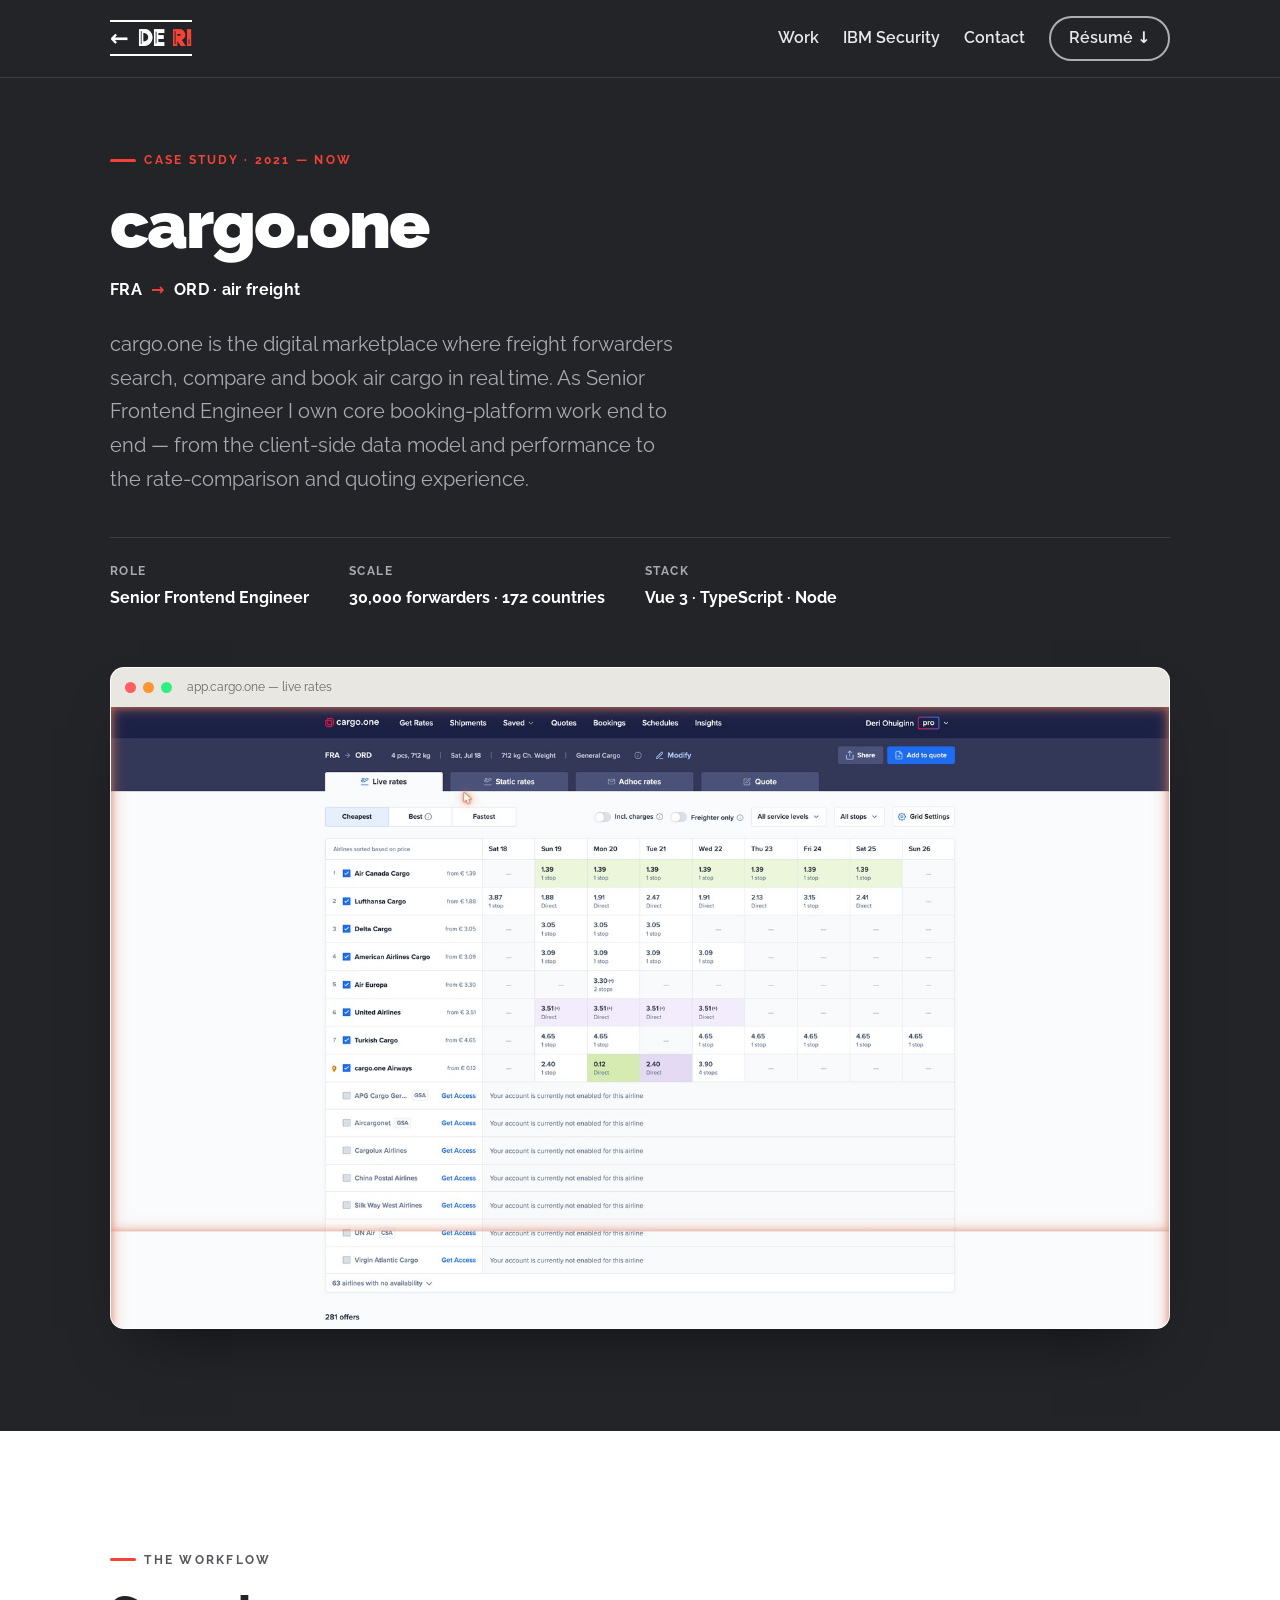
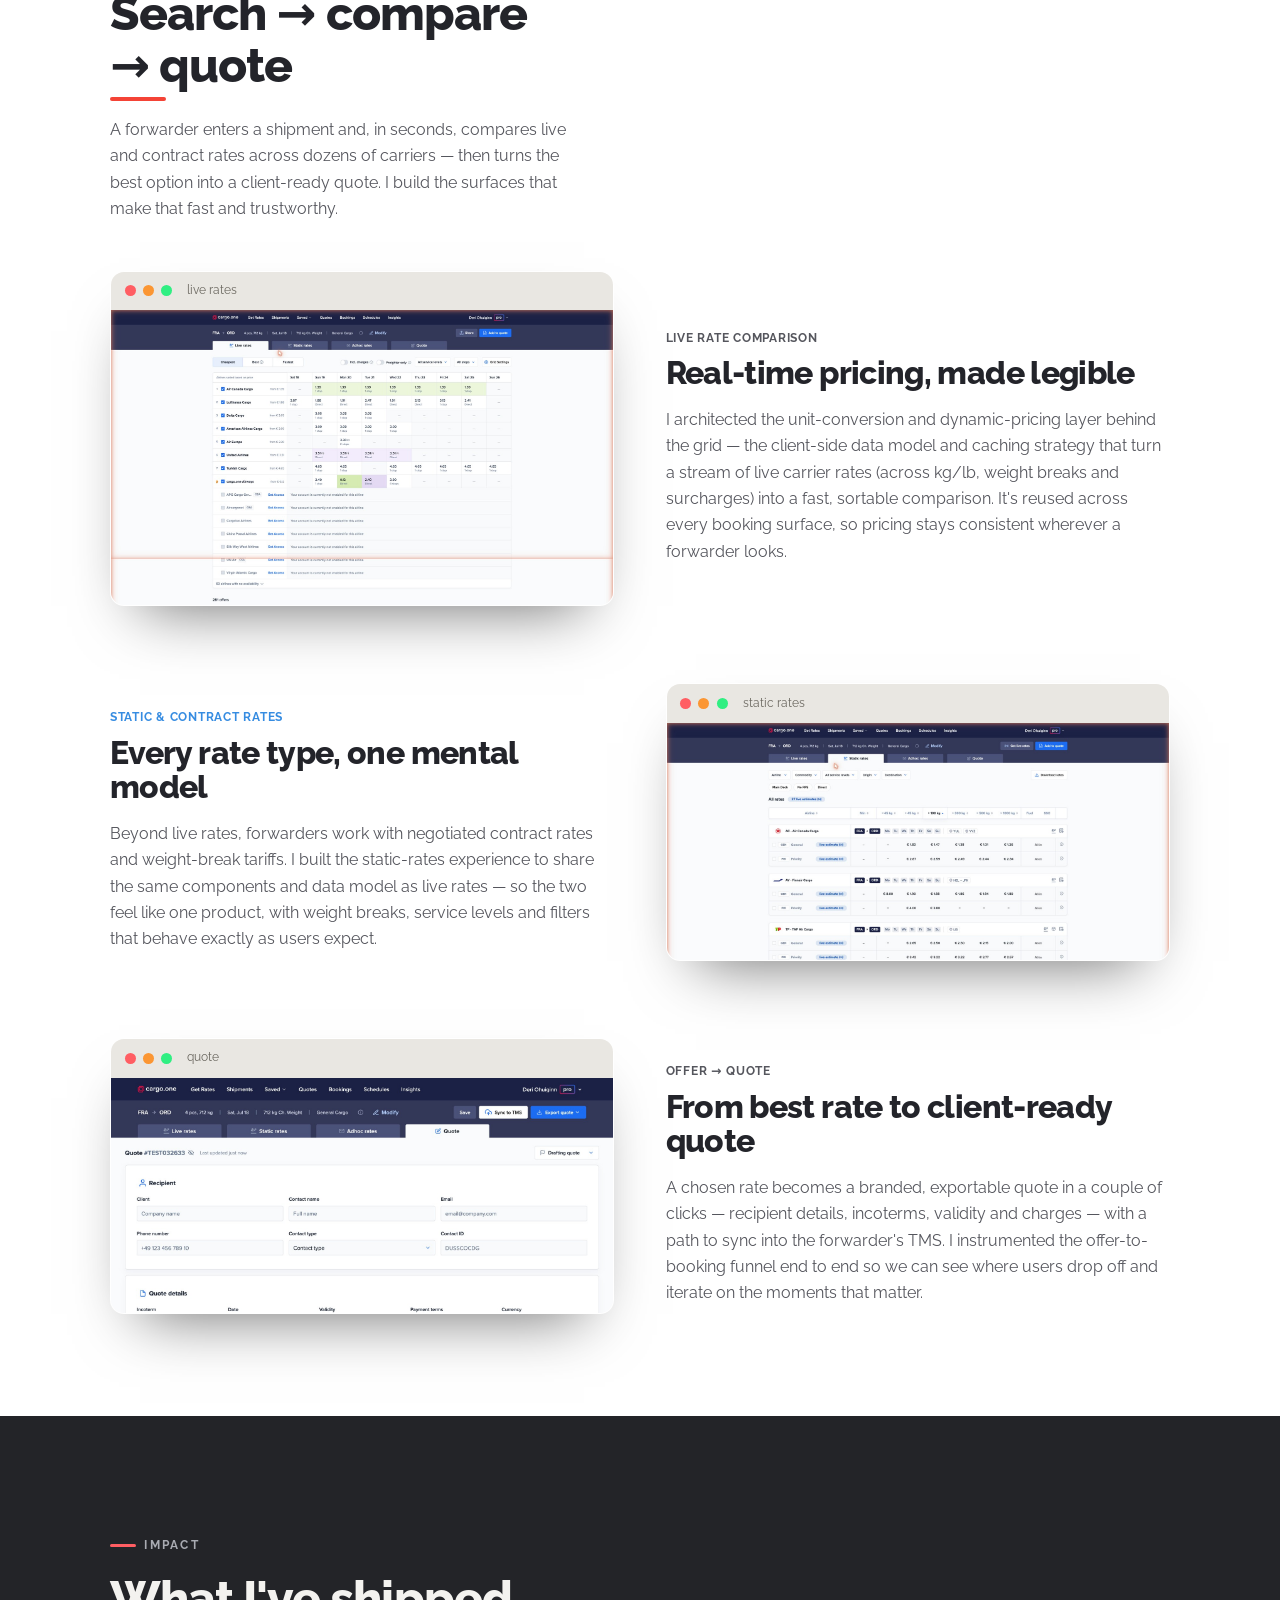
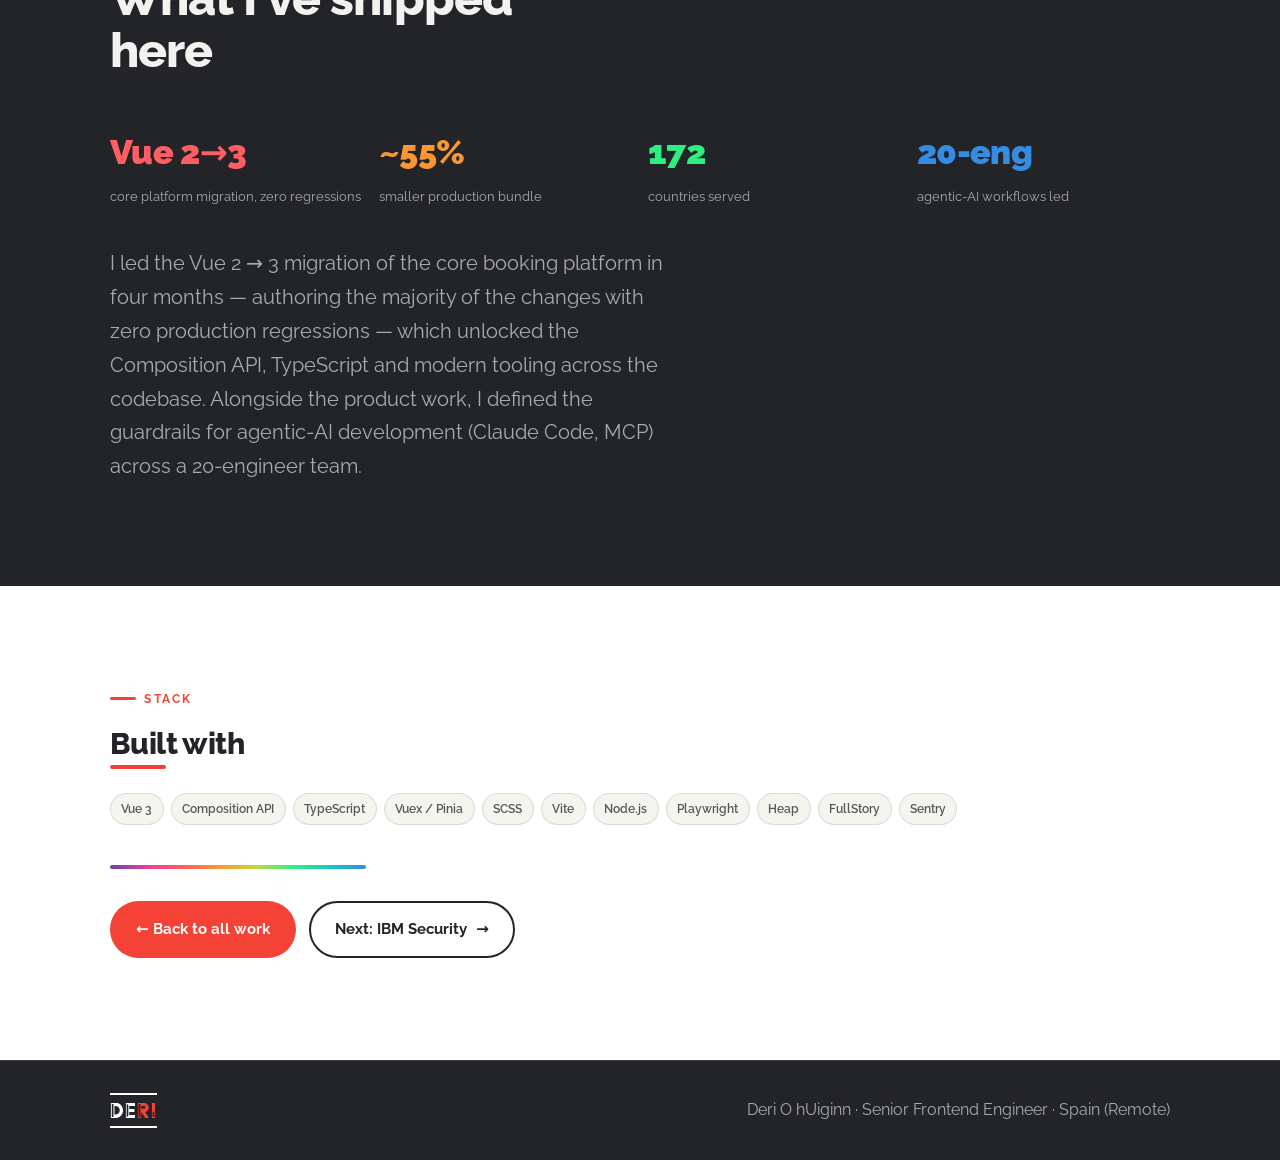
==== cargo-one.html @ ba2be25e "Portfolio site Co-Authored-By: Claude Opus 4.8 (1M context) <noreply@anthropic.com>" ====
<!DOCTYPE html>
<html lang="en">
  <head>
    <meta charset="utf-8" />
    <meta name="viewport" content="width=device-width, initial-scale=1.0" />
    <title>cargo.one — Case study · Deri O hUiginn</title>
    <meta name="description" content="cargo.one case study — leading the core booking platform's Vue 2→3 migration, the real-time pricing layer, and the rate-comparison to quote workflow." />
    <link rel="stylesheet" href="styles.css" />
  </head>
  <body>
    <!-- top bar -->
    <header class="topbar">
      <div class="wrap nav__inner">
        <a class="brand back" href="index.html#work">← DE<span class="r">RI</span></a>
        <div class="topbar__links">
          <a href="index.html#work">Work</a>
          <a href="ibm-security.html">IBM Security</a>
          <a href="index.html#contact">Contact</a>
          <a class="nav__cta" href="images/Deri-O-Huiginn-Resume.pdf" download>Résumé ↓</a>
        </div>
      </div>
    </header>

    <!-- case hero -->
    <section class="case-hero section">
      <div class="wrap">
        <p class="eyebrow">Case study · 2021 — Now</p>
        <h1 class="h-xl">cargo.one</h1>
        <p class="route" style="margin-top:1rem;color:#fff">FRA <span class="arrow">→</span> ORD · air freight</p>
        <p class="lead">
          cargo.one is the digital marketplace where freight forwarders search,
          compare and book air cargo in real time. As Senior Frontend Engineer I
          own core booking-platform work end to end — from the client-side data
          model and performance to the rate-comparison and quoting experience.
        </p>
        <div class="case-hero__meta">
          <div><div class="k">Role</div><div class="v">Senior Frontend Engineer</div></div>
          <div><div class="k">Scale</div><div class="v">30,000 forwarders · 172 countries</div></div>
          <div><div class="k">Stack</div><div class="v">Vue 3 · TypeScript · Node</div></div>
        </div>
        <figure class="window case-shot">
          <div class="window__bar"><span class="window__dot"></span><span class="window__dot"></span><span class="window__dot"></span><span class="window__url">app.cargo.one — live rates</span></div>
          <img src="images/cargo-live-rates.jpg" alt="cargo.one live-rate comparison grid — carriers by date, sorted on price" width="1600" height="939" />
        </figure>
      </div>
    </section>

    <!-- narrative feature rows -->
    <section class="section">
      <div class="wrap">
        <div class="head">
          <p class="eyebrow">The workflow</p>
          <h2 class="h-lg uline">Search → compare → quote</h2>
          <p>A forwarder enters a shipment and, in seconds, compares live and contract rates across dozens of carriers — then turns the best option into a client-ready quote. I build the surfaces that make that fast and trustworthy.</p>
        </div>

        <div class="feat-row">
          <div class="feat-row__media">
            <figure class="window">
              <div class="window__bar"><span class="window__dot"></span><span class="window__dot"></span><span class="window__dot"></span><span class="window__url">live rates</span></div>
              <img src="images/cargo-live-rates.jpg" alt="Live rate comparison grid" width="1600" height="939" loading="lazy" />
            </figure>
          </div>
          <div class="feat-row__body">
            <p class="feat-row__ey">Live rate comparison</p>
            <h3>Real-time pricing, made legible</h3>
            <p>
              I architected the unit-conversion and dynamic-pricing layer behind
              the grid — the client-side data model and caching strategy that
              turn a stream of live carrier rates (across kg/lb, weight breaks and
              surcharges) into a fast, sortable comparison. It's reused across
              every booking surface, so pricing stays consistent wherever a
              forwarder looks.
            </p>
          </div>
        </div>

        <div class="feat-row feat-row--rev">
          <div class="feat-row__media">
            <figure class="window">
              <div class="window__bar"><span class="window__dot"></span><span class="window__dot"></span><span class="window__dot"></span><span class="window__url">static rates</span></div>
              <img src="images/cargo-static-rates.jpg" alt="Static rates with weight-break pricing per carrier" width="1600" height="756" loading="lazy" />
            </figure>
          </div>
          <div class="feat-row__body">
            <p class="feat-row__ey">Static &amp; contract rates</p>
            <h3>Every rate type, one mental model</h3>
            <p>
              Beyond live rates, forwarders work with negotiated contract rates
              and weight-break tariffs. I built the static-rates experience to
              share the same components and data model as live rates — so the two
              feel like one product, with weight breaks, service levels and
              filters that behave exactly as users expect.
            </p>
          </div>
        </div>

        <div class="feat-row">
          <div class="feat-row__media">
            <figure class="window">
              <div class="window__bar"><span class="window__dot"></span><span class="window__dot"></span><span class="window__dot"></span><span class="window__url">quote</span></div>
              <img src="images/cargo-quote.jpg" alt="Quote builder — recipient and quote details" width="1600" height="750" loading="lazy" />
            </figure>
          </div>
          <div class="feat-row__body">
            <p class="feat-row__ey">Offer → quote</p>
            <h3>From best rate to client-ready quote</h3>
            <p>
              A chosen rate becomes a branded, exportable quote in a couple of
              clicks — recipient details, incoterms, validity and charges — with
              a path to sync into the forwarder's TMS. I instrumented the
              offer-to-booking funnel end to end so we can see where users drop
              off and iterate on the moments that matter.
            </p>
          </div>
        </div>
      </div>
    </section>

    <!-- impact -->
    <section class="section section--ink">
      <div class="wrap">
        <div class="head">
          <p class="eyebrow">Impact</p>
          <h2 class="h-lg">What I've shipped here</h2>
        </div>
        <div class="stats">
          <div class="stat"><div class="stat__v">Vue 2→3</div><div class="stat__k">core platform migration, zero regressions</div></div>
          <div class="stat"><div class="stat__v">~55%</div><div class="stat__k">smaller production bundle</div></div>
          <div class="stat"><div class="stat__v">172</div><div class="stat__k">countries served</div></div>
          <div class="stat"><div class="stat__v">20-eng</div><div class="stat__k">agentic-AI workflows led</div></div>
        </div>
        <p class="lead" style="margin-top:2.5rem;color:var(--on-ink-dim)">
          I led the Vue 2 → 3 migration of the core booking platform in four
          months — authoring the majority of the changes with zero production
          regressions — which unlocked the Composition API, TypeScript and modern
          tooling across the codebase. Alongside the product work, I defined the
          guardrails for agentic-AI development (Claude Code, MCP) across a
          20-engineer team.
        </p>
      </div>
    </section>

    <!-- stack -->
    <section class="section">
      <div class="wrap">
        <p class="eyebrow">Stack</p>
        <h2 class="h-md uline">Built with</h2>
        <div class="tags" style="margin-top:1.5rem">
          <span class="tag">Vue 3</span><span class="tag">Composition API</span><span class="tag">TypeScript</span>
          <span class="tag">Vuex / Pinia</span><span class="tag">SCSS</span><span class="tag">Vite</span>
          <span class="tag">Node.js</span><span class="tag">Playwright</span><span class="tag">Heap</span>
          <span class="tag">FullStory</span><span class="tag">Sentry</span>
        </div>
        <hr class="rainbow-rule" style="margin-top:2.5rem;max-width:16rem" />
        <div class="hero__actions" style="margin-top:2rem">
          <a class="btn btn--primary" href="index.html#work">← Back to all work</a>
          <a class="btn btn--ghost" href="ibm-security.html">Next: IBM Security <span class="arrow">→</span></a>
        </div>
      </div>
    </section>

    <footer class="footer">
      <div class="wrap footer__inner">
        <span class="brand">DE<span class="r">RI</span></span>
        <span>Deri O hUiginn · Senior Frontend Engineer · Spain (Remote)</span>
      </div>
    </footer>
  </body>
</html>
---- styles.css ----
/* ==========================================================================
   Deri O hUiginn — portfolio design system
   Built from the original baseline (ink #232428 / paper #fff / red #F44336,
   Logofont + Raleway, blue illustrated hero, colorful flat illustrations,
   rainbow hero animation) and EXPANDED: the hero's 20-colour rainbow becomes
   a tasteful secondary accent set. Red stays primary. Playful + senior.
   ========================================================================== */

@import url('https://fonts.googleapis.com/css2?family=Raleway:wght@300;400;500;600;700;800;900&display=swap');

@font-face {
  font-family: 'Logofont';
  src: url('fonts/hff-black-steel-webfont.woff2') format('woff2'),
       url('fonts/hff-black-steel-webfont.woff') format('woff'),
       url('fonts/HFF-Black-Steel.ttf') format('truetype');
  font-display: swap;
}

:root {
  /* baseline */
  --ink:      #232428;
  --ink-soft: #2e2f34;
  --paper:    #ffffff;
  --paper-2:  #f6f4ee;      /* warm off-white — a touch of playfulness */
  --red:      #f44336;
  --red-ink:  #d0342a;
  --text:     #23242a;
  --text-dim: #55565d;
  --on-ink:   #f3f2ef;
  --on-ink-dim:#a9abb2;
  --line:     rgba(35,36,40,0.12);
  --line-ink: rgba(255,255,255,0.12);
  --hero-blue:#3f5f83;

  /* expanded rainbow accents (curated from the hero animation spectrum) */
  --c-violet: #6e40aa;
  --c-pink:   #e4419d;
  --c-coral:  #ff5e63;
  --c-orange: #fb9633;
  --c-lime:   #c6d63c;
  --c-green:  #30ef82;
  --c-teal:   #1ac7c2;
  --c-blue:   #368ce1;

  --font-sans: 'Raleway', system-ui, -apple-system, sans-serif;
  --font-logo: 'Logofont', var(--font-sans);
  --wrap: 1140px;
  --section-y: clamp(3.5rem, 8vw, 7rem);
  --ease: cubic-bezier(0.22, 1, 0.36, 1);
}

/* reset */
*, *::before, *::after { box-sizing: border-box; }
* { margin: 0; }
html { scroll-behavior: smooth; -webkit-text-size-adjust: 100%; }
body {
  font-family: var(--font-sans);
  background: var(--paper);
  color: var(--text);
  line-height: 1.65;
  -webkit-font-smoothing: antialiased;
  overflow-x: hidden;
}
img { max-width: 100%; display: block; }
a { color: inherit; text-decoration: none; }
button { font: inherit; color: inherit; cursor: pointer; }
::selection { background: var(--red); color: #fff; }

/* layout */
.wrap { width: 100%; max-width: var(--wrap); margin-inline: auto; padding-inline: clamp(1.25rem, 5vw, 2.5rem); }
.section { padding-block: var(--section-y); }
.section--ink { background: var(--ink); color: var(--on-ink); }
.section--paper2 { background: var(--paper-2); }

/* rainbow divider — the expansion signature, used sparingly */
.rainbow-rule { height: 4px; border: 0; border-radius: 4px;
  background: linear-gradient(90deg, var(--c-violet), var(--c-pink), var(--c-coral), var(--c-orange), var(--c-lime), var(--c-green), var(--c-teal), var(--c-blue));
}

/* eyebrow / section tag */
.eyebrow { display: flex; width: fit-content; align-items: center; gap: 0.55rem; margin-bottom: 1.1rem;
  font-size: 0.78rem; font-weight: 700; letter-spacing: 0.18em; text-transform: uppercase; color: var(--red); }
.eyebrow::before { content: ""; width: 1.6rem; height: 3px; border-radius: 3px; background: var(--red); }
.section--ink .eyebrow { color: var(--c-coral); }
.section--ink .eyebrow::before { background: var(--c-coral); }

/* typography */
h1,h2,h3,h4 { font-weight: 800; line-height: 1.08; letter-spacing: -0.02em; }
.h-xl { font-size: clamp(2.4rem, 6vw, 4.25rem); font-weight: 900; letter-spacing: -0.03em; }
.h-lg { font-size: clamp(1.9rem, 4vw, 3rem); }
.h-md { font-size: clamp(1.35rem, 2.5vw, 1.9rem); }
.lead { font-size: clamp(1.05rem, 1.6vw, 1.3rem); color: var(--text-dim); max-width: 48ch; }
.section--ink .lead { color: var(--on-ink-dim); }

/* underline heading accent (kept from baseline) */
.uline { position: relative; display: inline-block; padding-bottom: 0.6rem; }
.uline::after { content: ""; position: absolute; left: 0; bottom: 0; width: 3.5rem; height: 4px; border-radius: 4px; background: var(--red); }

.route { font-weight: 700; letter-spacing: 0.02em; }
.route .arrow { color: var(--red); margin-inline: 0.3em; }

/* ---------------- nav / hero ---------------- */
.hero { position: relative; color: #fff; background: var(--hero-blue) url('images/pattern.svg') center/540px; min-height: 100vh; display: flex; flex-direction: column; }
.hero::before { content: ""; position: absolute; inset: 0; z-index: 1; pointer-events: none;
  background: radial-gradient(130% 115% at 0% 0%, rgba(14,22,36,0.80), rgba(14,22,36,0.34) 52%, rgba(14,22,36,0.06) 100%); }
.hero__nav { position: relative; z-index: 3; }
.nav__inner { display: flex; align-items: center; justify-content: space-between; padding-block: 1.5rem; }
.brand { font-family: var(--font-logo); font-size: 1.7rem; line-height: 0.9; color: #fff; letter-spacing: 0.05em; position: relative; }
.brand::before { content: ""; position: absolute; left: 0; right: 0; top: -8px; height: 2px; background: #fff; }
.brand::after  { content: ""; position: absolute; left: 0; right: 0; bottom: -8px; height: 2px; background: #fff; }
.brand .r { color: var(--red); }
.nav__links { display: flex; align-items: center; gap: clamp(1.25rem, 3vw, 2.25rem); }
.nav__links a { font-weight: 600; color: #fff; opacity: 0.95; transition: opacity 0.2s, color 0.2s; text-shadow: 0 1px 10px rgba(0,0,0,0.45); }
.nav__links a:hover { color: var(--red); opacity: 1; }
.nav__cta { border: 2px solid rgba(255,255,255,0.7); border-radius: 999px; padding: 0.45rem 1.1rem; }
.nav__cta:hover { border-color: var(--red); }
.nav__toggle { display: none; background: none; border: 0; padding: 0.4rem; }
.nav__toggle span { display: block; width: 26px; height: 3px; border-radius: 3px; background: #fff; margin: 5px 0; transition: transform 0.25s, opacity 0.2s; }

.hero__body { position: relative; z-index: 2; flex: 1; display: flex; align-items: center; padding-block: clamp(2rem, 6vw, 4rem); }
.hero__inner { max-width: 60rem; }
.hero__im { font-size: clamp(1.6rem, 4.5vw, 3rem); font-weight: 800; line-height: 1.2; min-height: 2.4em; text-shadow: 0 2px 18px rgba(0,0,0,0.35); }
.i-am { color: #fff; }
.hero__tag { font-size: clamp(1.15rem, 2vw, 1.5rem); font-weight: 600; margin-top: 1.5rem; color: #fff; max-width: 40ch; text-shadow: 0 2px 16px rgba(0,0,0,0.4); }
.hero__tag .accent { color: var(--red); }
.hero__actions { display: flex; flex-wrap: wrap; gap: 0.85rem; margin-top: 2.25rem; }
.hero__scroll { position: relative; z-index: 2; text-align: center; padding-bottom: 2rem; color: #fff; font-size: 0.8rem; letter-spacing: 0.16em; text-transform: uppercase; text-shadow: 0 2px 12px rgba(0,0,0,0.5); }
.hero__scroll span { display: block; font-size: 1.3rem; margin-top: 0.25rem; animation: bob 1.8s var(--ease) infinite; }
@keyframes bob { 50% { transform: translateY(6px); } }

/* buttons (kept red pill, expanded ghost) */
.btn { display: inline-flex; align-items: center; gap: 0.55rem; font-weight: 700; font-size: 0.95rem;
  padding: 0.85rem 1.5rem; border-radius: 999px; border: 2px solid transparent; transition: transform 0.2s var(--ease), background 0.2s, border-color 0.2s, color 0.2s; }
.btn:hover { transform: translateY(-2px); }
.btn--primary { background: var(--red); color: #fff; }
.btn--primary:hover { background: var(--red-ink); }
.btn--ghost { border-color: currentColor; }
.btn--ghost:hover { background: var(--red); border-color: var(--red); color: #fff; }
.btn--dark { background: var(--ink); color: #fff; }
.btn--dark:hover { background: #000; }
.btn .arrow { transition: transform 0.2s var(--ease); }
.btn:hover .arrow { transform: translateX(3px); }

/* ---------------- intro / about ---------------- */
.about { display: grid; grid-template-columns: 0.85fr 1.15fr; gap: clamp(1.5rem, 5vw, 4rem); align-items: center; }
.about__photo { border-radius: 20px; overflow: hidden; background: var(--paper-2); border: 1px solid var(--line); }
.about__photo img { width: 100%; height: auto; }
.about__body p { color: var(--text-dim); margin-top: 1.1rem; max-width: 52ch; }
.about__body .lead { color: var(--text); font-weight: 500; }

/* ---------------- featured work (cargo.one) ---------------- */
.feature { display: grid; grid-template-columns: 1.1fr 0.9fr; gap: clamp(1.5rem, 4vw, 3.5rem); align-items: center; }
.feature__body p { color: var(--on-ink-dim); margin-top: 1.15rem; max-width: 46ch; }
.feature__body .route { color: #fff; }

/* window frame for screenshots (no stretch: height auto) */
.window { border-radius: 14px; overflow: hidden; background: #fff; border: 1px solid var(--line-ink);
  box-shadow: 0 30px 60px -30px rgba(0,0,0,0.6); }
.window__bar { display: flex; align-items: center; gap: 0.45rem; padding: 0.6rem 0.85rem; background: #e9e7e2; }
.window__dot { width: 11px; height: 11px; border-radius: 50%; background: #c7c4bc; }
.window__dot:nth-child(1){ background: var(--c-coral); }
.window__dot:nth-child(2){ background: var(--c-orange); }
.window__dot:nth-child(3){ background: var(--c-green); }
.window__url { font-size: 0.74rem; color: #6a675f; margin-left: 0.5rem; }
.window img { width: 100%; height: auto; display: block; }

/* stat strip */
.stats { display: grid; grid-template-columns: repeat(auto-fit, minmax(150px, 1fr)); gap: 1.5rem 1rem; margin-top: 2.5rem; }
.stat__v { font-size: clamp(1.5rem, 3vw, 2.1rem); font-weight: 900; letter-spacing: -0.02em; }
.stat:nth-child(1) .stat__v { color: var(--c-coral); }
.stat:nth-child(2) .stat__v { color: var(--c-orange); }
.stat:nth-child(3) .stat__v { color: var(--c-green); }
.stat:nth-child(4) .stat__v { color: var(--c-blue); }
.stat__k { font-size: 0.82rem; color: var(--on-ink-dim); margin-top: 0.35rem; }

/* ---------------- work cards / timeline ---------------- */
.head { max-width: 46ch; margin-bottom: clamp(2rem, 4vw, 3rem); }
.head p { color: var(--text-dim); margin-top: 1rem; }
.section--ink .head p { color: var(--on-ink-dim); }

.worklist { display: grid; gap: 1rem; }
.workcard { display: grid; grid-template-columns: 7rem 1fr auto; gap: 1.25rem; align-items: baseline;
  padding: clamp(1.25rem, 3vw, 1.9rem); border-radius: 14px; background: var(--paper); border: 1px solid var(--line);
  border-left: 5px solid var(--red); transition: transform 0.22s var(--ease), box-shadow 0.22s; }
.workcard:hover { transform: translateY(-3px); box-shadow: 0 18px 40px -24px rgba(0,0,0,0.35); }
.workcard--c2 { border-left-color: var(--c-blue); }
.workcard--c3 { border-left-color: var(--c-orange); }
.workcard__year { font-weight: 700; color: var(--text-dim); font-size: 0.92rem; white-space: nowrap; }
.workcard__role { font-size: 0.78rem; font-weight: 700; letter-spacing: 0.06em; text-transform: uppercase; color: var(--red); margin-bottom: 0.3rem; }
.workcard--c2 .workcard__role { color: var(--c-blue); }
.workcard--c3 .workcard__role { color: var(--c-orange); }
.workcard__title { font-size: clamp(1.2rem, 2vw, 1.55rem); font-weight: 800; }
.workcard__desc { color: var(--text-dim); margin-top: 0.5rem; max-width: 60ch; font-size: 0.97rem; }
.workcard__link { font-weight: 700; color: var(--red); white-space: nowrap; align-self: center; }

/* earlier work mini-cards */
.minicards { display: grid; grid-template-columns: repeat(auto-fit, minmax(230px, 1fr)); gap: 1rem; }
.minicard { padding: 1.5rem; border-radius: 14px; background: var(--paper); color: var(--text); border: 1px solid var(--line);
  border-top: 4px solid var(--c-teal); transition: transform 0.22s var(--ease); }
.minicard:nth-child(2){ border-top-color: var(--c-pink); }
.minicard:nth-child(3){ border-top-color: var(--c-lime); }
.minicard:nth-child(4){ border-top-color: var(--c-violet); }
.minicard:hover { transform: translateY(-4px); }
.minicard__meta { font-size: 0.74rem; font-weight: 700; letter-spacing: 0.05em; text-transform: uppercase; color: var(--text-dim); }
.minicard__title { font-size: 1.15rem; font-weight: 800; margin-top: 0.45rem; }
.minicard__desc { color: var(--text-dim); font-size: 0.9rem; margin-top: 0.5rem; }

/* ---------------- skills (colorful illustrations) ---------------- */
.skillgrid { display: grid; grid-template-columns: repeat(4, 1fr); gap: clamp(1.25rem, 2.5vw, 2rem); }
@media (max-width: 980px) { .skillgrid { grid-template-columns: repeat(2, 1fr); } }
@media (max-width: 520px) { .skillgrid { grid-template-columns: 1fr; } }
.skill__icon { width: 76px; height: 76px; display: grid; place-items: center; border-radius: 18px; background: var(--paper-2); border: 1px solid var(--line); margin-bottom: 1.1rem; }
.skill__icon img { width: 46px; height: 46px; object-fit: contain; }
.skill__title { font-size: 1.15rem; font-weight: 800; letter-spacing: 0.02em; text-transform: uppercase; }
.skill__title::after { content: ""; display: block; width: 2rem; height: 3px; border-radius: 3px; background: var(--red); margin-top: 0.5rem; }
.skill:nth-child(2) .skill__title::after { background: var(--c-blue); }
.skill:nth-child(3) .skill__title::after { background: var(--c-orange); }
.skill:nth-child(4) .skill__title::after { background: var(--c-green); }
.skill__desc { color: var(--text-dim); margin-top: 0.85rem; font-size: 0.95rem; }
.tags { display: flex; flex-wrap: wrap; gap: 0.45rem; margin-top: 1rem; }
.tag { font-size: 0.78rem; font-weight: 600; padding: 0.3rem 0.65rem; border-radius: 999px; background: var(--paper-2); border: 1px solid var(--line); color: var(--text-dim); }

/* ---------------- AI panel ---------------- */
.aipanel { margin-top: clamp(2.25rem, 4vw, 3.25rem); border-radius: 20px; overflow: hidden;
  background: linear-gradient(140deg, #23264a 0%, #201d33 55%, #2a1c33 100%); color: #fff;
  border: 1px solid rgba(255,255,255,0.10); }
.aipanel__top { height: 5px; background: linear-gradient(90deg, var(--c-violet), var(--c-pink), var(--c-coral), var(--c-orange), var(--c-lime), var(--c-green), var(--c-teal), var(--c-blue)); }
.aipanel__grid { display: grid; grid-template-columns: 0.9fr 1.1fr; gap: clamp(1.5rem, 4vw, 3rem);
  padding: clamp(1.75rem, 4vw, 3rem); align-items: center; }
.aipanel__ey { display: inline-flex; align-items: center; gap: 0.5rem; font-size: 0.76rem; font-weight: 700;
  letter-spacing: 0.16em; text-transform: uppercase; color: var(--c-lime); }
.aipanel__ey::before { content: "✦"; }
.aipanel__title { font-size: clamp(1.5rem, 2.8vw, 2.2rem); font-weight: 800; margin-top: 0.85rem; letter-spacing: -0.02em; }
.aipanel__body p { color: #cfd0dc; }
.aipanel__body p + p { margin-top: 1rem; }
.aipanel .tags { margin-top: 1.5rem; }
.aipanel .tag { background: rgba(255,255,255,0.06); border-color: rgba(255,255,255,0.16); color: #e7e8f0; }

/* ---------------- contact ---------------- */
.contact__links { display: flex; flex-wrap: wrap; gap: 0.85rem; margin-top: 2rem; }
.contact__link { display: inline-flex; align-items: center; gap: 0.55rem; font-weight: 700; padding: 0.85rem 1.35rem;
  border-radius: 999px; border: 2px solid var(--line-ink); color: #fff; transition: border-color 0.2s, background 0.2s; }
.contact__link:hover { border-color: var(--c-coral); background: rgba(255,255,255,0.05); }

/* footer */
.footer { background: var(--ink); color: var(--on-ink-dim); padding-block: 2.25rem; border-top: 1px solid var(--line-ink); }
.footer__inner { display: flex; flex-wrap: wrap; justify-content: space-between; align-items: center; gap: 1rem; }
.footer .brand { font-size: 1.3rem; }

/* ---------------- case-study pages ---------------- */
.topbar { position: sticky; top: 0; z-index: 50; background: var(--ink); color: #fff; border-bottom: 1px solid var(--line-ink); }
.topbar .brand { color: #fff; font-size: 1.4rem; }
.topbar .brand::before, .topbar .brand::after { background: #fff; }
.topbar .nav__inner { padding-block: 1rem; }
.topbar .nav__links a { color: #fff; text-shadow: none; opacity: 0.9; }
.topbar .nav__links a:hover { color: var(--c-coral); opacity: 1; }
.topbar .back { display: inline-flex; align-items: center; gap: 0.4rem; font-weight: 700; }
.topbar__links { display: flex; flex-wrap: wrap; align-items: center; gap: 0.9rem 1.5rem; }
.topbar__links a { color: #fff; font-weight: 600; opacity: 0.9; }
.topbar__links a:hover { color: var(--c-coral); opacity: 1; }

.case-hero { background: var(--ink); color: #fff; padding-top: clamp(2.5rem, 6vw, 4.5rem); }
.case-hero .lead { color: var(--on-ink-dim); margin-top: 1.5rem; }
.case-hero__meta { display: flex; flex-wrap: wrap; gap: 1.25rem 2.5rem; margin-top: 2.5rem; padding-top: 1.5rem; border-top: 1px solid var(--line-ink); }
.case-hero__meta .k { font-size: 0.72rem; font-weight: 700; letter-spacing: 0.12em; text-transform: uppercase; color: var(--on-ink-dim); }
.case-hero__meta .v { font-weight: 700; margin-top: 0.25rem; }
.case-shot { margin-top: clamp(2rem, 5vw, 3.5rem); }

.feat-row { display: grid; grid-template-columns: 1fr 1fr; gap: clamp(1.5rem, 4vw, 3.5rem); align-items: center; }
.feat-row + .feat-row { margin-top: clamp(2.5rem, 6vw, 5rem); }
.feat-row--rev .feat-row__media { order: 2; }
.feat-row__ey { font-size: 0.78rem; font-weight: 700; letter-spacing: 0.06em; text-transform: uppercase; color: var(--red); }
.feat-row--rev .feat-row__ey { color: var(--c-blue); }
.feat-row h3 { font-size: clamp(1.4rem, 2.5vw, 2rem); margin-top: 0.5rem; }
.feat-row p { color: var(--text-dim); margin-top: 1rem; }
.section--ink .feat-row p { color: var(--on-ink-dim); }

/* ---------------- responsive ---------------- */
@media (max-width: 820px) {
  .about, .feature, .aipanel__grid { grid-template-columns: 1fr; }
  .feature__media, .about__photo { order: -1; }
  .workcard { grid-template-columns: 1fr; gap: 0.4rem; }
  .workcard__link { align-self: start; }
}
@media (max-width: 640px) {
  .nav__links { position: fixed; inset: 0 0 0 auto; width: min(78vw, 320px); flex-direction: column;
    align-items: flex-start; justify-content: center; gap: 1.75rem; padding: 2rem;
    background: var(--ink); transform: translateX(100%); transition: transform 0.3s var(--ease); z-index: 40; }
  .hero.nav-open .nav__links { transform: translateX(0); }
  .nav__toggle { display: block; position: relative; z-index: 50; }
  .hero.nav-open .nav__toggle span:nth-child(1){ transform: translateY(8px) rotate(45deg); }
  .hero.nav-open .nav__toggle span:nth-child(2){ opacity: 0; }
  .hero.nav-open .nav__toggle span:nth-child(3){ transform: translateY(-8px) rotate(-45deg); }
}

/* a11y */
:focus-visible { outline: 3px solid var(--red); outline-offset: 3px; border-radius: 4px; }
@media (prefers-reduced-motion: reduce) {
  * { animation-duration: .001ms !important; animation-iteration-count: 1 !important; transition-duration: .001ms !important; scroll-behavior: auto !important; }
}
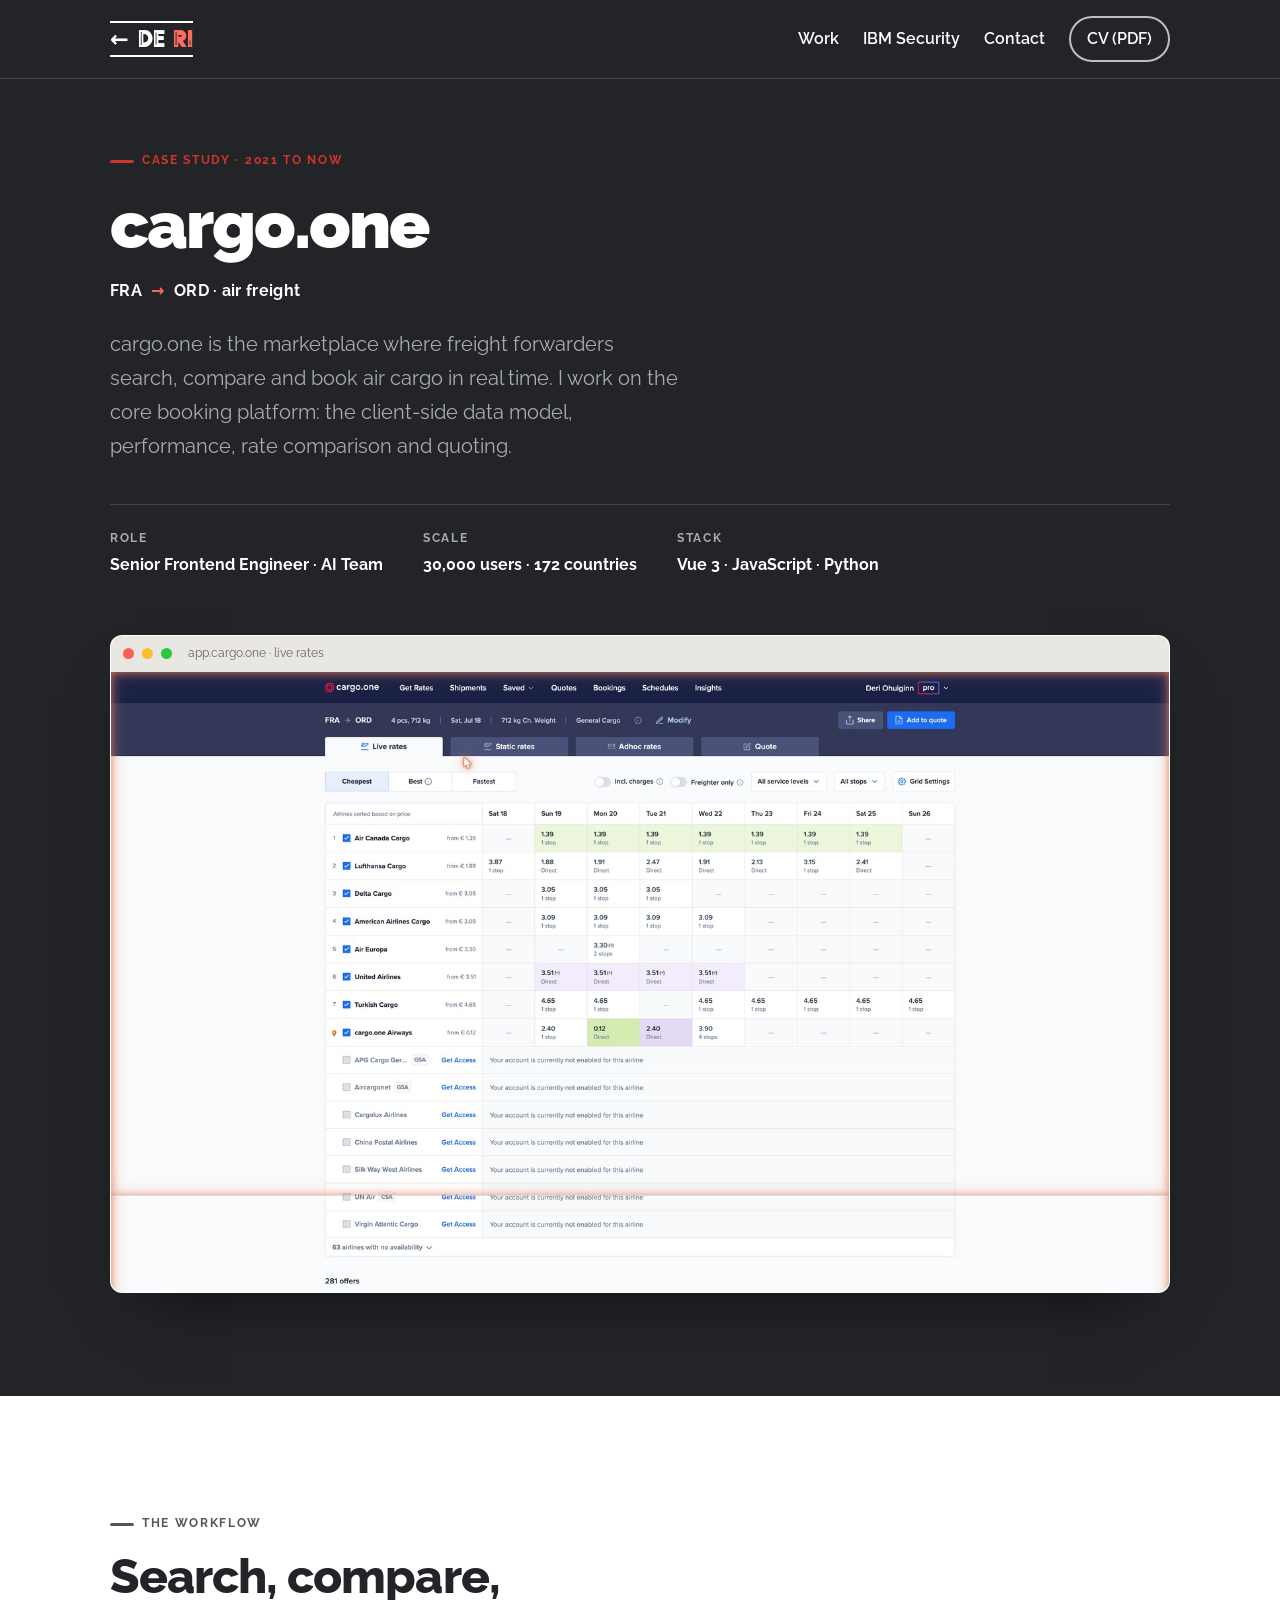
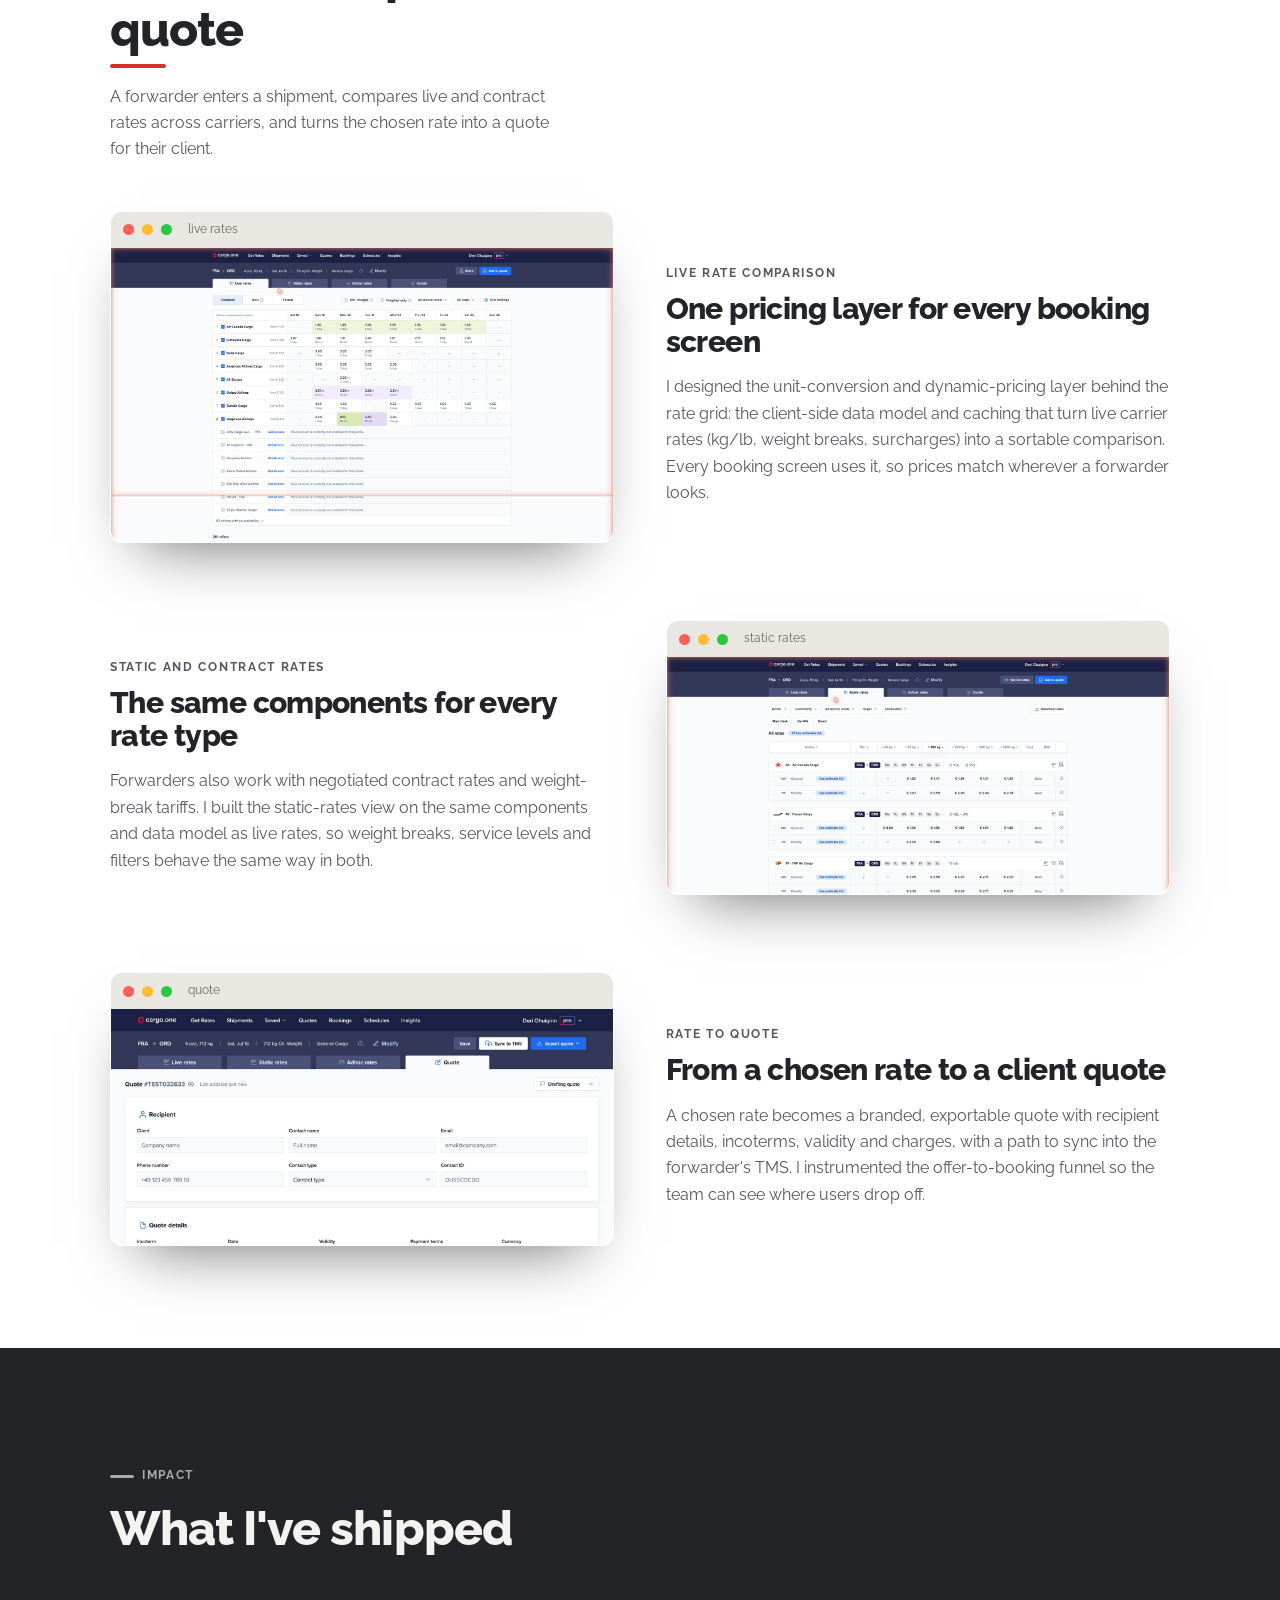
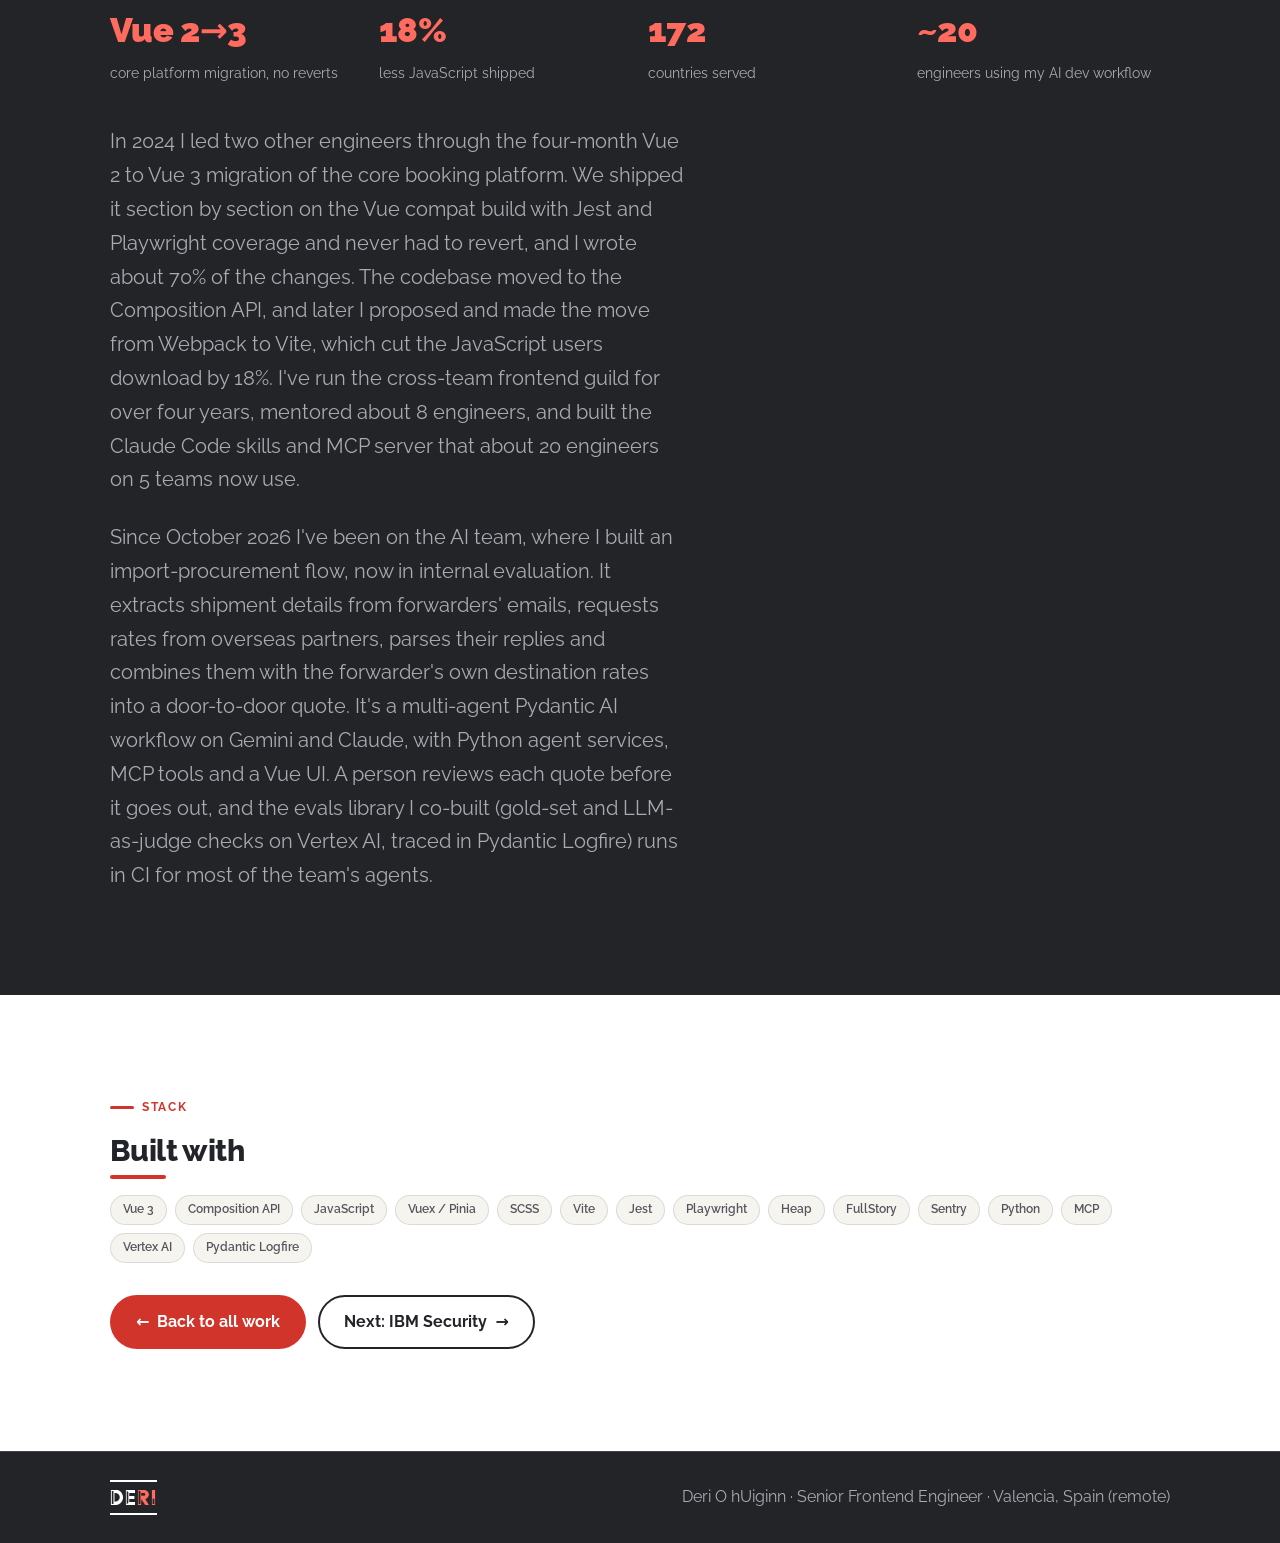
==== commit ea511400: "Portfolio site" ====
--- a/cargo-one.html
+++ b/cargo-one.html
@@ -3,167 +3,166 @@
   <head>
     <meta charset="utf-8" />
     <meta name="viewport" content="width=device-width, initial-scale=1.0" />
-    <title>cargo.one — Case study · Deri O hUiginn</title>
-    <meta name="description" content="cargo.one case study — leading the core booking platform's Vue 2→3 migration, the real-time pricing layer, and the rate-comparison to quote workflow." />
+    <title>cargo.one case study · Deri O hUiginn</title>
+    <meta name="description" content="cargo.one case study: the Vue 2 to Vue 3 migration of the core booking platform, the real-time pricing layer, the rate-to-quote flow, and an LLM quoting workflow in internal evaluation." />
+    <link rel="preconnect" href="https://fonts.googleapis.com" />
+    <link rel="preconnect" href="https://fonts.gstatic.com" crossorigin />
+    <link rel="stylesheet" href="https://fonts.googleapis.com/css2?family=Raleway:wght@500;600;700;800;900&display=swap" />
     <link rel="stylesheet" href="styles.css" />
   </head>
   <body>
-    <!-- top bar -->
+    <a class="skip-link" href="#main">Skip to content</a>
+
     <header class="topbar">
       <div class="wrap nav__inner">
-        <a class="brand back" href="index.html#work">← DE<span class="r">RI</span></a>
-        <div class="topbar__links">
+        <a class="brand back" href="index.html#work" aria-label="Back to home"><span aria-hidden="true">←</span> DE<span class="r">RI</span></a>
+        <nav class="topbar__links" aria-label="Case studies">
           <a href="index.html#work">Work</a>
           <a href="ibm-security.html">IBM Security</a>
           <a href="index.html#contact">Contact</a>
-          <a class="nav__cta" href="images/Deri-O-Huiginn-Resume.pdf" download>Résumé ↓</a>
-        </div>
+          <a class="nav__cta" href="images/Deri-O-Huiginn-Resume.pdf" download>CV (PDF)</a>
+        </nav>
       </div>
     </header>
 
-    <!-- case hero -->
-    <section class="case-hero section">
-      <div class="wrap">
-        <p class="eyebrow">Case study · 2021 — Now</p>
-        <h1 class="h-xl">cargo.one</h1>
-        <p class="route" style="margin-top:1rem;color:#fff">FRA <span class="arrow">→</span> ORD · air freight</p>
-        <p class="lead">
-          cargo.one is the digital marketplace where freight forwarders search,
-          compare and book air cargo in real time. As Senior Frontend Engineer I
-          own core booking-platform work end to end — from the client-side data
-          model and performance to the rate-comparison and quoting experience.
-        </p>
-        <div class="case-hero__meta">
-          <div><div class="k">Role</div><div class="v">Senior Frontend Engineer</div></div>
-          <div><div class="k">Scale</div><div class="v">30,000 forwarders · 172 countries</div></div>
-          <div><div class="k">Stack</div><div class="v">Vue 3 · TypeScript · Node</div></div>
+    <main id="main">
+      <section class="case-hero section">
+        <div class="wrap">
+          <p class="eyebrow">Case study · 2021 to now</p>
+          <h1 class="h-xl">cargo.one</h1>
+          <p class="route">FRA <span class="arrow" aria-hidden="true">→</span> ORD · air freight</p>
+          <p class="lead">
+            cargo.one is the marketplace where freight forwarders search, compare
+            and book air cargo in real time. I work on the core booking platform:
+            the client-side data model, performance, rate comparison and quoting.
+          </p>
+          <dl class="case-hero__meta">
+            <div><dt class="k">Role</dt><dd class="v">Senior Frontend Engineer · AI Team</dd></div>
+            <div><dt class="k">Scale</dt><dd class="v">30,000 users · 172 countries</dd></div>
+            <div><dt class="k">Stack</dt><dd class="v">Vue 3 · JavaScript · Python</dd></div>
+          </dl>
+          <figure class="window case-shot">
+            <div class="window__bar" aria-hidden="true"><span class="window__dot"></span><span class="window__dot"></span><span class="window__dot"></span><span class="window__url">app.cargo.one · live rates</span></div>
+            <img src="images/cargo-live-rates.jpg" alt="cargo.one live-rate comparison grid: carriers by date, sorted by price" width="1600" height="939" />
+          </figure>
         </div>
-        <figure class="window case-shot">
-          <div class="window__bar"><span class="window__dot"></span><span class="window__dot"></span><span class="window__dot"></span><span class="window__url">app.cargo.one — live rates</span></div>
-          <img src="images/cargo-live-rates.jpg" alt="cargo.one live-rate comparison grid — carriers by date, sorted on price" width="1600" height="939" />
-        </figure>
-      </div>
-    </section>
+      </section>
 
-    <!-- narrative feature rows -->
-    <section class="section">
-      <div class="wrap">
-        <div class="head">
-          <p class="eyebrow">The workflow</p>
-          <h2 class="h-lg uline">Search → compare → quote</h2>
-          <p>A forwarder enters a shipment and, in seconds, compares live and contract rates across dozens of carriers — then turns the best option into a client-ready quote. I build the surfaces that make that fast and trustworthy.</p>
-        </div>
+      <section class="section" aria-labelledby="flow-title">
+        <div class="wrap">
+          <div class="head">
+            <p class="eyebrow">The workflow</p>
+            <h2 class="h-lg uline" id="flow-title">Search, compare, quote</h2>
+            <p>A forwarder enters a shipment, compares live and contract rates across carriers, and turns the chosen rate into a quote for their client.</p>
+          </div>
 
-        <div class="feat-row">
-          <div class="feat-row__media">
-            <figure class="window">
-              <div class="window__bar"><span class="window__dot"></span><span class="window__dot"></span><span class="window__dot"></span><span class="window__url">live rates</span></div>
-              <img src="images/cargo-live-rates.jpg" alt="Live rate comparison grid" width="1600" height="939" loading="lazy" />
-            </figure>
+          <div class="feat-row">
+            <div class="feat-row__media">
+              <figure class="window">
+                <div class="window__bar" aria-hidden="true"><span class="window__dot"></span><span class="window__dot"></span><span class="window__dot"></span><span class="window__url">live rates</span></div>
+                <img src="images/cargo-live-rates.jpg" alt="Live rate comparison grid" width="1600" height="939" loading="lazy" />
+              </figure>
+            </div>
+            <div class="feat-row__body">
+              <p class="feat-row__ey">Live rate comparison</p>
+              <h3>One pricing layer for every booking screen</h3>
+              <p>
+                I designed the unit-conversion and dynamic-pricing layer behind the
+                rate grid: the client-side data model and caching that turn live
+                carrier rates (kg/lb, weight breaks, surcharges) into a sortable
+                comparison. Every booking screen uses it, so prices match wherever
+                a forwarder looks.
+              </p>
+            </div>
           </div>
-          <div class="feat-row__body">
-            <p class="feat-row__ey">Live rate comparison</p>
-            <h3>Real-time pricing, made legible</h3>
-            <p>
-              I architected the unit-conversion and dynamic-pricing layer behind
-              the grid — the client-side data model and caching strategy that
-              turn a stream of live carrier rates (across kg/lb, weight breaks and
-              surcharges) into a fast, sortable comparison. It's reused across
-              every booking surface, so pricing stays consistent wherever a
-              forwarder looks.
-            </p>
+
+          <div class="feat-row feat-row--rev">
+            <div class="feat-row__media">
+              <figure class="window">
+                <div class="window__bar" aria-hidden="true"><span class="window__dot"></span><span class="window__dot"></span><span class="window__dot"></span><span class="window__url">static rates</span></div>
+                <img src="images/cargo-static-rates.jpg" alt="Static rates with weight-break pricing per carrier" width="1600" height="756" loading="lazy" />
+              </figure>
+            </div>
+            <div class="feat-row__body">
+              <p class="feat-row__ey">Static and contract rates</p>
+              <h3>The same components for every rate type</h3>
+              <p>
+                Forwarders also work with negotiated contract rates and weight-break
+                tariffs. I built the static-rates view on the same components and
+                data model as live rates, so weight breaks, service levels and
+                filters behave the same way in both.
+              </p>
+            </div>
+          </div>
+
+          <div class="feat-row">
+            <div class="feat-row__media">
+              <figure class="window">
+                <div class="window__bar" aria-hidden="true"><span class="window__dot"></span><span class="window__dot"></span><span class="window__dot"></span><span class="window__url">quote</span></div>
+                <img src="images/cargo-quote.jpg" alt="Quote builder with recipient and quote details" width="1600" height="750" loading="lazy" />
+              </figure>
+            </div>
+            <div class="feat-row__body">
+              <p class="feat-row__ey">Rate to quote</p>
+              <h3>From a chosen rate to a client quote</h3>
+              <p>
+                A chosen rate becomes a branded, exportable quote with recipient
+                details, incoterms, validity and charges, with a path to sync into
+                the forwarder's TMS. I instrumented the offer-to-booking funnel so
+                the team can see where users drop off.
+              </p>
+            </div>
           </div>
         </div>
+      </section>
 
-        <div class="feat-row feat-row--rev">
-          <div class="feat-row__media">
-            <figure class="window">
-              <div class="window__bar"><span class="window__dot"></span><span class="window__dot"></span><span class="window__dot"></span><span class="window__url">static rates</span></div>
-              <img src="images/cargo-static-rates.jpg" alt="Static rates with weight-break pricing per carrier" width="1600" height="756" loading="lazy" />
-            </figure>
+      <section class="section section--ink" aria-labelledby="impact-title">
+        <div class="wrap">
+          <div class="head">
+            <p class="eyebrow">Impact</p>
+            <h2 class="h-lg" id="impact-title">What I've shipped</h2>
           </div>
-          <div class="feat-row__body">
-            <p class="feat-row__ey">Static &amp; contract rates</p>
-            <h3>Every rate type, one mental model</h3>
-            <p>
-              Beyond live rates, forwarders work with negotiated contract rates
-              and weight-break tariffs. I built the static-rates experience to
-              share the same components and data model as live rates — so the two
-              feel like one product, with weight breaks, service levels and
-              filters that behave exactly as users expect.
-            </p>
+          <dl class="stats">
+            <div class="stat"><dt class="stat__k">core platform migration, no reverts</dt><dd class="stat__v">Vue 2→3</dd></div>
+            <div class="stat"><dt class="stat__k">less JavaScript shipped</dt><dd class="stat__v">18%</dd></div>
+            <div class="stat"><dt class="stat__k">countries served</dt><dd class="stat__v">172</dd></div>
+            <div class="stat"><dt class="stat__k">engineers using my AI dev workflow</dt><dd class="stat__v">~20</dd></div>
+          </dl>
+          <p class="lead">
+            In 2024 I led two other engineers through the four-month Vue 2 to Vue 3 migration of the core booking platform. We shipped it section by section on the Vue compat build with Jest and Playwright coverage and never had to revert, and I wrote about 70% of the changes. The codebase moved to the Composition API, and later I proposed and made the move from Webpack to Vite, which cut the JavaScript users download by 18%. I've run the cross-team frontend guild for over four years, mentored about 8 engineers, and built the Claude Code skills and MCP server that about 20 engineers on 5 teams now use.
+          </p>
+          <p class="lead">
+            Since October 2026 I've been on the AI team, where I built an import-procurement flow, now in internal evaluation. It extracts shipment details from
+            forwarders' emails, requests rates from overseas partners, parses their
+            replies and combines them with the forwarder's own destination rates
+            into a door-to-door quote. It's a multi-agent Pydantic AI workflow on Gemini and Claude, with Python agent services, MCP tools and a Vue UI. A person reviews each quote before it goes out, and the evals library I co-built (gold-set and LLM-as-judge checks on Vertex AI, traced in Pydantic Logfire) runs in CI for most of the team's agents.
+          </p>
+        </div>
+      </section>
+
+      <section class="section" aria-labelledby="stack-title">
+        <div class="wrap">
+          <p class="eyebrow">Stack</p>
+          <h2 class="h-md uline" id="stack-title">Built with</h2>
+          <ul class="tags" aria-label="Technologies">
+            <li class="tag">Vue 3</li><li class="tag">Composition API</li><li class="tag">JavaScript</li>
+            <li class="tag">Vuex / Pinia</li><li class="tag">SCSS</li><li class="tag">Vite</li>
+            <li class="tag">Jest</li><li class="tag">Playwright</li><li class="tag">Heap</li>
+            <li class="tag">FullStory</li><li class="tag">Sentry</li>
+            <li class="tag">Python</li><li class="tag">MCP</li><li class="tag">Vertex AI</li><li class="tag">Pydantic Logfire</li>
+          </ul>
+          <div class="actions">
+            <a class="btn btn--primary" href="index.html#work"><span class="arrow" aria-hidden="true">←</span> Back to all work</a>
+            <a class="btn btn--ghost" href="ibm-security.html">Next: IBM Security <span class="arrow" aria-hidden="true">→</span></a>
           </div>
         </div>
-
-        <div class="feat-row">
-          <div class="feat-row__media">
-            <figure class="window">
-              <div class="window__bar"><span class="window__dot"></span><span class="window__dot"></span><span class="window__dot"></span><span class="window__url">quote</span></div>
-              <img src="images/cargo-quote.jpg" alt="Quote builder — recipient and quote details" width="1600" height="750" loading="lazy" />
-            </figure>
-          </div>
-          <div class="feat-row__body">
-            <p class="feat-row__ey">Offer → quote</p>
-            <h3>From best rate to client-ready quote</h3>
-            <p>
-              A chosen rate becomes a branded, exportable quote in a couple of
-              clicks — recipient details, incoterms, validity and charges — with
-              a path to sync into the forwarder's TMS. I instrumented the
-              offer-to-booking funnel end to end so we can see where users drop
-              off and iterate on the moments that matter.
-            </p>
-          </div>
-        </div>
-      </div>
-    </section>
-
-    <!-- impact -->
-    <section class="section section--ink">
-      <div class="wrap">
-        <div class="head">
-          <p class="eyebrow">Impact</p>
-          <h2 class="h-lg">What I've shipped here</h2>
-        </div>
-        <div class="stats">
-          <div class="stat"><div class="stat__v">Vue 2→3</div><div class="stat__k">core platform migration, zero regressions</div></div>
-          <div class="stat"><div class="stat__v">~55%</div><div class="stat__k">smaller production bundle</div></div>
-          <div class="stat"><div class="stat__v">172</div><div class="stat__k">countries served</div></div>
-          <div class="stat"><div class="stat__v">20-eng</div><div class="stat__k">agentic-AI workflows led</div></div>
-        </div>
-        <p class="lead" style="margin-top:2.5rem;color:var(--on-ink-dim)">
-          I led the Vue 2 → 3 migration of the core booking platform in four
-          months — authoring the majority of the changes with zero production
-          regressions — which unlocked the Composition API, TypeScript and modern
-          tooling across the codebase. Alongside the product work, I defined the
-          guardrails for agentic-AI development (Claude Code, MCP) across a
-          20-engineer team.
-        </p>
-      </div>
-    </section>
-
-    <!-- stack -->
-    <section class="section">
-      <div class="wrap">
-        <p class="eyebrow">Stack</p>
-        <h2 class="h-md uline">Built with</h2>
-        <div class="tags" style="margin-top:1.5rem">
-          <span class="tag">Vue 3</span><span class="tag">Composition API</span><span class="tag">TypeScript</span>
-          <span class="tag">Vuex / Pinia</span><span class="tag">SCSS</span><span class="tag">Vite</span>
-          <span class="tag">Node.js</span><span class="tag">Playwright</span><span class="tag">Heap</span>
-          <span class="tag">FullStory</span><span class="tag">Sentry</span>
-        </div>
-        <hr class="rainbow-rule" style="margin-top:2.5rem;max-width:16rem" />
-        <div class="hero__actions" style="margin-top:2rem">
-          <a class="btn btn--primary" href="index.html#work">← Back to all work</a>
-          <a class="btn btn--ghost" href="ibm-security.html">Next: IBM Security <span class="arrow">→</span></a>
-        </div>
-      </div>
-    </section>
+      </section>
+    </main>
 
     <footer class="footer">
       <div class="wrap footer__inner">
-        <span class="brand">DE<span class="r">RI</span></span>
-        <span>Deri O hUiginn · Senior Frontend Engineer · Spain (Remote)</span>
+        <span class="brand" aria-hidden="true">DE<span class="r">RI</span></span>
+        <span>Deri O hUiginn · Senior Frontend Engineer · Valencia, Spain (remote)</span>
       </div>
     </footer>
   </body>
--- a/styles.css
+++ b/styles.css
@@ -1,12 +1,13 @@
 /* ==========================================================================
-   Deri O hUiginn — portfolio design system
-   Built from the original baseline (ink #232428 / paper #fff / red #F44336,
-   Logofont + Raleway, blue illustrated hero, colorful flat illustrations,
-   rainbow hero animation) and EXPANDED: the hero's 20-colour rainbow becomes
-   a tasteful secondary accent set. Red stays primary. Playful + senior.
+   Deri O hUiginn: portfolio styles
+   One token set drives everything below. Rules:
+   - Colours, type sizes, spacing, radii, shadows and motion come from tokens.
+   - Red is the only accent. --accent-fill for backgrounds and borders,
+     --accent-text for text on light surfaces (passes WCAG AA at 4.9:1),
+     --accent-on-dark for text and marks on ink surfaces.
+   - One label style (.label and the classes that share it) for all small caps text.
+   - Hover lift only on things that are clickable.
    ========================================================================== */
-
-@import url('https://fonts.googleapis.com/css2?family=Raleway:wght@300;400;500;600;700;800;900&display=swap');
 
 @font-face {
   font-family: 'Logofont';
@@ -17,36 +18,84 @@
 }
 
 :root {
-  /* baseline */
-  --ink:      #232428;
-  --ink-soft: #2e2f34;
-  --paper:    #ffffff;
-  --paper-2:  #f6f4ee;      /* warm off-white — a touch of playfulness */
-  --red:      #f44336;
-  --red-ink:  #d0342a;
-  --text:     #23242a;
+  /* colour */
+  --ink: #232428;
+  --ink-raised: #2e2f34;
+  --paper: #ffffff;
+  --paper-2: #f6f4ee;
+  --white: #ffffff;
+  --text: #23242a;
   --text-dim: #55565d;
-  --on-ink:   #f3f2ef;
-  --on-ink-dim:#a9abb2;
-  --line:     rgba(35,36,40,0.12);
-  --line-ink: rgba(255,255,255,0.12);
-  --hero-blue:#3f5f83;
-
-  /* expanded rainbow accents (curated from the hero animation spectrum) */
-  --c-violet: #6e40aa;
-  --c-pink:   #e4419d;
-  --c-coral:  #ff5e63;
-  --c-orange: #fb9633;
-  --c-lime:   #c6d63c;
-  --c-green:  #30ef82;
-  --c-teal:   #1ac7c2;
-  --c-blue:   #368ce1;
-
-  --font-sans: 'Raleway', system-ui, -apple-system, sans-serif;
+  --on-ink: #f3f2ef;
+  --on-ink-dim: #a9abb2;
+  --line: rgba(35, 36, 40, 0.12);
+  --line-ink: rgba(255, 255, 255, 0.14);
+  --accent-fill: #d0342a;
+  --accent-fill-hover: #b02a21;
+  --accent-text: #d0342a;
+  --accent-on-dark: #ff6b5e;
+  --hero-blue: #3f5f83;
+  --hero-shade-strong: rgba(14, 22, 36, 0.80);
+  --hero-shade-mid: rgba(14, 22, 36, 0.34);
+  --hero-shade-soft: rgba(14, 22, 36, 0.06);
+  --window-bar: #e9e7e2;
+  --window-url: #6a675f;
+  --dot-red: #ff5f57;
+  --dot-amber: #febc2e;
+  --dot-green: #28c840;
+
+  /* type */
+  --font-sans: 'Raleway', system-ui, -apple-system, 'Segoe UI', sans-serif;
   --font-logo: 'Logofont', var(--font-sans);
+  --fs-xs: 0.75rem;
+  --fs-sm: 0.875rem;
+  --fs-md: 1rem;
+  --fs-lg: 1.125rem;
+  --fs-lead: clamp(1.05rem, 1.6vw, 1.3rem);
+  --fs-h4: clamp(1.15rem, 2vw, 1.4rem);
+  --fs-h3: clamp(1.35rem, 2.5vw, 1.9rem);
+  --fs-h2: clamp(1.9rem, 4vw, 3rem);
+  --fs-h1: clamp(2.4rem, 6vw, 4.25rem);
+  --fs-stat: clamp(1.5rem, 3vw, 2.1rem);
+  --fw-medium: 500;
+  --fw-semibold: 600;
+  --fw-bold: 700;
+  --fw-heavy: 800;
+  --fw-black: 900;
+  --lh-body: 1.65;
+  --lh-tight: 1.1;
+  --tracking-label: 0.14em;
+  --measure: 60ch;
+
+  /* spacing (4px base) */
+  --sp-1: 0.25rem;
+  --sp-2: 0.5rem;
+  --sp-3: 0.75rem;
+  --sp-4: 1rem;
+  --sp-5: 1.5rem;
+  --sp-6: 2rem;
+  --sp-7: 2.5rem;
+  --sp-8: 3rem;
+  --sp-9: 4rem;
+  --section-y: clamp(3.5rem, 8vw, 7rem);
+  --gutter: clamp(1.25rem, 5vw, 2.5rem);
   --wrap: 1140px;
-  --section-y: clamp(3.5rem, 8vw, 7rem);
+
+  /* shape */
+  --r-sm: 4px;
+  --r-md: 12px;
+  --r-lg: 20px;
+  --r-pill: 999px;
+  --border-accent: 4px;
+
+  /* elevation */
+  --shadow-window: 0 30px 60px -30px rgba(0, 0, 0, 0.6);
+  --shadow-text: 0 2px 16px rgba(0, 0, 0, 0.45);
+
+  /* motion */
   --ease: cubic-bezier(0.22, 1, 0.36, 1);
+  --dur-fast: 0.2s;
+  --dur-med: 0.3s;
 }
 
 /* reset */
@@ -55,246 +104,225 @@
 html { scroll-behavior: smooth; -webkit-text-size-adjust: 100%; }
 body {
   font-family: var(--font-sans);
+  font-size: var(--fs-md);
+  line-height: var(--lh-body);
   background: var(--paper);
   color: var(--text);
-  line-height: 1.65;
   -webkit-font-smoothing: antialiased;
   overflow-x: hidden;
 }
-img { max-width: 100%; display: block; }
+img { max-width: 100%; height: auto; display: block; }
 a { color: inherit; text-decoration: none; }
 button { font: inherit; color: inherit; cursor: pointer; }
-::selection { background: var(--red); color: #fff; }
+::selection { background: var(--accent-fill); color: var(--white); }
+
+/* accessibility */
+.skip-link { position: absolute; left: var(--sp-4); top: -100px; z-index: 100; padding: var(--sp-2) var(--sp-4);
+  background: var(--white); color: var(--ink); font-weight: var(--fw-bold); border-radius: var(--r-sm); }
+.skip-link:focus { top: var(--sp-4); }
+.visually-hidden { position: absolute; width: 1px; height: 1px; padding: 0; margin: -1px; overflow: hidden; clip: rect(0 0 0 0); white-space: nowrap; border: 0; }
+:focus-visible { outline: 3px solid var(--accent-on-dark); outline-offset: 3px; border-radius: var(--r-sm); }
+.section:not(.section--ink) :focus-visible { outline-color: var(--accent-text); }
 
 /* layout */
-.wrap { width: 100%; max-width: var(--wrap); margin-inline: auto; padding-inline: clamp(1.25rem, 5vw, 2.5rem); }
+.wrap { width: 100%; max-width: var(--wrap); margin-inline: auto; padding-inline: var(--gutter); }
 .section { padding-block: var(--section-y); }
 .section--ink { background: var(--ink); color: var(--on-ink); }
 .section--paper2 { background: var(--paper-2); }
 
-/* rainbow divider — the expansion signature, used sparingly */
-.rainbow-rule { height: 4px; border: 0; border-radius: 4px;
-  background: linear-gradient(90deg, var(--c-violet), var(--c-pink), var(--c-coral), var(--c-orange), var(--c-lime), var(--c-green), var(--c-teal), var(--c-blue));
-}
-
-/* eyebrow / section tag */
-.eyebrow { display: flex; width: fit-content; align-items: center; gap: 0.55rem; margin-bottom: 1.1rem;
-  font-size: 0.78rem; font-weight: 700; letter-spacing: 0.18em; text-transform: uppercase; color: var(--red); }
-.eyebrow::before { content: ""; width: 1.6rem; height: 3px; border-radius: 3px; background: var(--red); }
-.section--ink .eyebrow { color: var(--c-coral); }
-.section--ink .eyebrow::before { background: var(--c-coral); }
-
 /* typography */
-h1,h2,h3,h4 { font-weight: 800; line-height: 1.08; letter-spacing: -0.02em; }
-.h-xl { font-size: clamp(2.4rem, 6vw, 4.25rem); font-weight: 900; letter-spacing: -0.03em; }
-.h-lg { font-size: clamp(1.9rem, 4vw, 3rem); }
-.h-md { font-size: clamp(1.35rem, 2.5vw, 1.9rem); }
-.lead { font-size: clamp(1.05rem, 1.6vw, 1.3rem); color: var(--text-dim); max-width: 48ch; }
+h1, h2, h3, h4 { font-weight: var(--fw-heavy); line-height: var(--lh-tight); letter-spacing: -0.02em; }
+.h-xl { font-size: var(--fs-h1); font-weight: var(--fw-black); letter-spacing: -0.03em; }
+.h-lg { font-size: var(--fs-h2); }
+.h-md { font-size: var(--fs-h3); }
+.lead { font-size: var(--fs-lead); color: var(--text-dim); max-width: 48ch; }
+.lead + .lead { margin-top: var(--sp-5); }
+.h-lg + .lead, .h-md + .lead { margin-top: var(--sp-4); }
 .section--ink .lead { color: var(--on-ink-dim); }
 
-/* underline heading accent (kept from baseline) */
-.uline { position: relative; display: inline-block; padding-bottom: 0.6rem; }
-.uline::after { content: ""; position: absolute; left: 0; bottom: 0; width: 3.5rem; height: 4px; border-radius: 4px; background: var(--red); }
-
-.route { font-weight: 700; letter-spacing: 0.02em; }
-.route .arrow { color: var(--red); margin-inline: 0.3em; }
+/* the one label style */
+.label, .eyebrow, .workcard__role, .minicard__meta, .feat-row__ey, .case-hero__meta .k {
+  font-size: var(--fs-xs); font-weight: var(--fw-bold); letter-spacing: var(--tracking-label); text-transform: uppercase;
+}
+.eyebrow { display: flex; width: fit-content; align-items: center; gap: var(--sp-2); margin-bottom: var(--sp-4); color: var(--accent-text); }
+.eyebrow::before { content: ""; width: 1.5rem; height: 3px; border-radius: var(--r-sm); background: currentColor; }
+.section--ink .eyebrow, .aipanel .eyebrow { color: var(--accent-on-dark); }
+
+/* heading underline */
+.uline { position: relative; display: inline-block; padding-bottom: var(--sp-3); }
+.uline::after { content: ""; position: absolute; left: 0; bottom: 0; width: 3.5rem; height: var(--border-accent); border-radius: var(--r-sm); background: var(--accent-fill); }
+
+.route { font-weight: var(--fw-bold); letter-spacing: 0.02em; }
+.route .arrow { color: var(--accent-on-dark); margin-inline: 0.3em; }
 
 /* ---------------- nav / hero ---------------- */
-.hero { position: relative; color: #fff; background: var(--hero-blue) url('images/pattern.svg') center/540px; min-height: 100vh; display: flex; flex-direction: column; }
+.hero { position: relative; color: var(--white); background: var(--hero-blue) url('images/pattern.svg') center/540px; min-height: 100vh; min-height: 100svh; display: flex; flex-direction: column; }
 .hero::before { content: ""; position: absolute; inset: 0; z-index: 1; pointer-events: none;
-  background: radial-gradient(130% 115% at 0% 0%, rgba(14,22,36,0.80), rgba(14,22,36,0.34) 52%, rgba(14,22,36,0.06) 100%); }
+  background: radial-gradient(130% 115% at 0% 0%, var(--hero-shade-strong), var(--hero-shade-mid) 52%, var(--hero-shade-soft) 100%); }
 .hero__nav { position: relative; z-index: 3; }
-.nav__inner { display: flex; align-items: center; justify-content: space-between; padding-block: 1.5rem; }
-.brand { font-family: var(--font-logo); font-size: 1.7rem; line-height: 0.9; color: #fff; letter-spacing: 0.05em; position: relative; }
-.brand::before { content: ""; position: absolute; left: 0; right: 0; top: -8px; height: 2px; background: #fff; }
-.brand::after  { content: ""; position: absolute; left: 0; right: 0; bottom: -8px; height: 2px; background: #fff; }
-.brand .r { color: var(--red); }
-.nav__links { display: flex; align-items: center; gap: clamp(1.25rem, 3vw, 2.25rem); }
-.nav__links a { font-weight: 600; color: #fff; opacity: 0.95; transition: opacity 0.2s, color 0.2s; text-shadow: 0 1px 10px rgba(0,0,0,0.45); }
-.nav__links a:hover { color: var(--red); opacity: 1; }
-.nav__cta { border: 2px solid rgba(255,255,255,0.7); border-radius: 999px; padding: 0.45rem 1.1rem; }
-.nav__cta:hover { border-color: var(--red); }
-.nav__toggle { display: none; background: none; border: 0; padding: 0.4rem; }
-.nav__toggle span { display: block; width: 26px; height: 3px; border-radius: 3px; background: #fff; margin: 5px 0; transition: transform 0.25s, opacity 0.2s; }
-
-.hero__body { position: relative; z-index: 2; flex: 1; display: flex; align-items: center; padding-block: clamp(2rem, 6vw, 4rem); }
+.nav__inner { display: flex; align-items: center; justify-content: space-between; padding-block: var(--sp-5); }
+.brand { font-family: var(--font-logo); font-size: 1.7rem; line-height: 0.9; color: var(--white); letter-spacing: 0.05em; position: relative; }
+.brand::before, .brand::after { content: ""; position: absolute; left: 0; right: 0; height: 2px; background: currentColor; }
+.brand::before { top: -8px; }
+.brand::after { bottom: -8px; }
+.brand .r { color: var(--accent-on-dark); }
+.nav__links { display: flex; align-items: center; gap: clamp(var(--sp-5), 3vw, 2.25rem); }
+.nav__links a { font-weight: var(--fw-semibold); color: var(--white); text-shadow: var(--shadow-text); transition: color var(--dur-fast); }
+.nav__links a:hover { color: var(--accent-on-dark); }
+.nav__cta { border: 2px solid rgba(255, 255, 255, 0.7); border-radius: var(--r-pill); padding: var(--sp-2) var(--sp-4); }
+.nav__cta:hover { border-color: var(--accent-on-dark); }
+.nav__toggle { display: none; background: none; border: 0; padding: var(--sp-2); }
+.nav__toggle span { display: block; width: 26px; height: 3px; border-radius: var(--r-sm); background: var(--white); margin: 5px 0; transition: transform var(--dur-fast), opacity var(--dur-fast); }
+
+.hero__body { position: relative; z-index: 2; flex: 1; display: flex; align-items: center; padding-block: clamp(var(--sp-6), 6vw, var(--sp-9)); }
 .hero__inner { max-width: 60rem; }
-.hero__im { font-size: clamp(1.6rem, 4.5vw, 3rem); font-weight: 800; line-height: 1.2; min-height: 2.4em; text-shadow: 0 2px 18px rgba(0,0,0,0.35); }
-.i-am { color: #fff; }
-.hero__tag { font-size: clamp(1.15rem, 2vw, 1.5rem); font-weight: 600; margin-top: 1.5rem; color: #fff; max-width: 40ch; text-shadow: 0 2px 16px rgba(0,0,0,0.4); }
-.hero__tag .accent { color: var(--red); }
-.hero__actions { display: flex; flex-wrap: wrap; gap: 0.85rem; margin-top: 2.25rem; }
-.hero__scroll { position: relative; z-index: 2; text-align: center; padding-bottom: 2rem; color: #fff; font-size: 0.8rem; letter-spacing: 0.16em; text-transform: uppercase; text-shadow: 0 2px 12px rgba(0,0,0,0.5); }
-.hero__scroll span { display: block; font-size: 1.3rem; margin-top: 0.25rem; animation: bob 1.8s var(--ease) infinite; }
+.hero__im { font-size: clamp(1.6rem, 4.5vw, 3rem); font-weight: var(--fw-heavy); line-height: 1.2; min-height: 2.4em; text-shadow: var(--shadow-text); }
+.hero__tag { font-size: clamp(1.15rem, 2vw, 1.5rem); font-weight: var(--fw-semibold); margin-top: var(--sp-5); color: var(--white); max-width: 42ch; text-shadow: var(--shadow-text); }
+.hero__tag .accent { color: var(--accent-on-dark); }
+.hero__scroll { position: relative; z-index: 2; text-align: center; padding-bottom: var(--sp-6); color: var(--white); font-size: var(--fs-xs); letter-spacing: var(--tracking-label); text-transform: uppercase; text-shadow: var(--shadow-text); }
+.hero__scroll span { display: block; font-size: 1.3rem; margin-top: var(--sp-1); animation: bob 1.8s var(--ease) infinite; }
 @keyframes bob { 50% { transform: translateY(6px); } }
 
-/* buttons (kept red pill, expanded ghost) */
-.btn { display: inline-flex; align-items: center; gap: 0.55rem; font-weight: 700; font-size: 0.95rem;
-  padding: 0.85rem 1.5rem; border-radius: 999px; border: 2px solid transparent; transition: transform 0.2s var(--ease), background 0.2s, border-color 0.2s, color 0.2s; }
+/* buttons */
+.actions { display: flex; flex-wrap: wrap; gap: var(--sp-3); margin-top: var(--sp-6); }
+.btn { display: inline-flex; align-items: center; gap: var(--sp-2); font-weight: var(--fw-bold); font-size: var(--fs-md);
+  padding: var(--sp-3) var(--sp-5); border-radius: var(--r-pill); border: 2px solid transparent;
+  transition: transform var(--dur-fast) var(--ease), background var(--dur-fast), border-color var(--dur-fast), color var(--dur-fast); }
 .btn:hover { transform: translateY(-2px); }
-.btn--primary { background: var(--red); color: #fff; }
-.btn--primary:hover { background: var(--red-ink); }
+.btn--primary { background: var(--accent-fill); color: var(--white); }
+.btn--primary:hover { background: var(--accent-fill-hover); }
 .btn--ghost { border-color: currentColor; }
-.btn--ghost:hover { background: var(--red); border-color: var(--red); color: #fff; }
-.btn--dark { background: var(--ink); color: #fff; }
-.btn--dark:hover { background: #000; }
-.btn .arrow { transition: transform 0.2s var(--ease); }
+.btn--ghost:hover { background: var(--accent-fill); border-color: var(--accent-fill); color: var(--white); }
+.btn .arrow { transition: transform var(--dur-fast) var(--ease); }
 .btn:hover .arrow { transform: translateX(3px); }
 
-/* ---------------- intro / about ---------------- */
-.about { display: grid; grid-template-columns: 0.85fr 1.15fr; gap: clamp(1.5rem, 5vw, 4rem); align-items: center; }
-.about__photo { border-radius: 20px; overflow: hidden; background: var(--paper-2); border: 1px solid var(--line); }
-.about__photo img { width: 100%; height: auto; }
-.about__body p { color: var(--text-dim); margin-top: 1.1rem; max-width: 52ch; }
-.about__body .lead { color: var(--text); font-weight: 500; }
-
-/* ---------------- featured work (cargo.one) ---------------- */
-.feature { display: grid; grid-template-columns: 1.1fr 0.9fr; gap: clamp(1.5rem, 4vw, 3.5rem); align-items: center; }
-.feature__body p { color: var(--on-ink-dim); margin-top: 1.15rem; max-width: 46ch; }
-.feature__body .route { color: #fff; }
-
-/* window frame for screenshots (no stretch: height auto) */
-.window { border-radius: 14px; overflow: hidden; background: #fff; border: 1px solid var(--line-ink);
-  box-shadow: 0 30px 60px -30px rgba(0,0,0,0.6); }
-.window__bar { display: flex; align-items: center; gap: 0.45rem; padding: 0.6rem 0.85rem; background: #e9e7e2; }
-.window__dot { width: 11px; height: 11px; border-radius: 50%; background: #c7c4bc; }
-.window__dot:nth-child(1){ background: var(--c-coral); }
-.window__dot:nth-child(2){ background: var(--c-orange); }
-.window__dot:nth-child(3){ background: var(--c-green); }
-.window__url { font-size: 0.74rem; color: #6a675f; margin-left: 0.5rem; }
-.window img { width: 100%; height: auto; display: block; }
-
-/* stat strip */
-.stats { display: grid; grid-template-columns: repeat(auto-fit, minmax(150px, 1fr)); gap: 1.5rem 1rem; margin-top: 2.5rem; }
-.stat__v { font-size: clamp(1.5rem, 3vw, 2.1rem); font-weight: 900; letter-spacing: -0.02em; }
-.stat:nth-child(1) .stat__v { color: var(--c-coral); }
-.stat:nth-child(2) .stat__v { color: var(--c-orange); }
-.stat:nth-child(3) .stat__v { color: var(--c-green); }
-.stat:nth-child(4) .stat__v { color: var(--c-blue); }
-.stat__k { font-size: 0.82rem; color: var(--on-ink-dim); margin-top: 0.35rem; }
-
-/* ---------------- work cards / timeline ---------------- */
-.head { max-width: 46ch; margin-bottom: clamp(2rem, 4vw, 3rem); }
-.head p { color: var(--text-dim); margin-top: 1rem; }
+/* ---------------- about ---------------- */
+.about { display: grid; grid-template-columns: 0.85fr 1.15fr; gap: clamp(var(--sp-5), 5vw, var(--sp-9)); align-items: center; }
+.about__photo { border-radius: var(--r-lg); overflow: hidden; background: var(--paper-2); border: 1px solid var(--line); }
+.about__body p { color: var(--text-dim); margin-top: var(--sp-4); max-width: 52ch; }
+.about__body .lead { color: var(--text); font-weight: var(--fw-medium); }
+.about__body .eyebrow { color: var(--accent-text); margin-top: 0; }
+
+/* ---------------- featured work ---------------- */
+.feature { display: grid; grid-template-columns: 1.1fr 0.9fr; gap: clamp(var(--sp-5), 4vw, 3.5rem); align-items: center; }
+.feature__body p { color: var(--on-ink-dim); margin-top: var(--sp-4); max-width: 46ch; }
+.feature__body .route { color: var(--white); }
+
+/* screenshot frame */
+.window { border-radius: var(--r-md); overflow: hidden; background: var(--white); border: 1px solid var(--line-ink); box-shadow: var(--shadow-window); }
+.window__bar { display: flex; align-items: center; gap: var(--sp-2); padding: var(--sp-2) var(--sp-3); background: var(--window-bar); }
+.window__dot { width: 11px; height: 11px; border-radius: 50%; }
+.window__dot:nth-child(1) { background: var(--dot-red); }
+.window__dot:nth-child(2) { background: var(--dot-amber); }
+.window__dot:nth-child(3) { background: var(--dot-green); }
+.window__url { font-size: var(--fs-xs); color: var(--window-url); margin-left: var(--sp-2); }
+.window img { width: 100%; height: auto; }
+
+/* stats */
+.stats { display: grid; grid-template-columns: repeat(auto-fit, minmax(150px, 1fr)); gap: var(--sp-5) var(--sp-4); margin-top: var(--sp-7); }
+.stat { display: flex; flex-direction: column-reverse; justify-content: flex-end; }
+.stat__v { font-size: var(--fs-stat); font-weight: var(--fw-black); letter-spacing: -0.02em; color: var(--accent-on-dark); }
+.stat__k { font-size: var(--fs-sm); color: var(--on-ink-dim); margin-top: var(--sp-1); }
+.stats + .lead { margin-top: var(--sp-7); }
+
+/* ---------------- section head ---------------- */
+.head { max-width: 46ch; margin-bottom: clamp(var(--sp-6), 4vw, var(--sp-8)); }
+.head p { color: var(--text-dim); margin-top: var(--sp-4); }
 .section--ink .head p { color: var(--on-ink-dim); }
 
-.worklist { display: grid; gap: 1rem; }
-.workcard { display: grid; grid-template-columns: 7rem 1fr auto; gap: 1.25rem; align-items: baseline;
-  padding: clamp(1.25rem, 3vw, 1.9rem); border-radius: 14px; background: var(--paper); border: 1px solid var(--line);
-  border-left: 5px solid var(--red); transition: transform 0.22s var(--ease), box-shadow 0.22s; }
-.workcard:hover { transform: translateY(-3px); box-shadow: 0 18px 40px -24px rgba(0,0,0,0.35); }
-.workcard--c2 { border-left-color: var(--c-blue); }
-.workcard--c3 { border-left-color: var(--c-orange); }
-.workcard__year { font-weight: 700; color: var(--text-dim); font-size: 0.92rem; white-space: nowrap; }
-.workcard__role { font-size: 0.78rem; font-weight: 700; letter-spacing: 0.06em; text-transform: uppercase; color: var(--red); margin-bottom: 0.3rem; }
-.workcard--c2 .workcard__role { color: var(--c-blue); }
-.workcard--c3 .workcard__role { color: var(--c-orange); }
-.workcard__title { font-size: clamp(1.2rem, 2vw, 1.55rem); font-weight: 800; }
-.workcard__desc { color: var(--text-dim); margin-top: 0.5rem; max-width: 60ch; font-size: 0.97rem; }
-.workcard__link { font-weight: 700; color: var(--red); white-space: nowrap; align-self: center; }
-
-/* earlier work mini-cards */
-.minicards { display: grid; grid-template-columns: repeat(auto-fit, minmax(230px, 1fr)); gap: 1rem; }
-.minicard { padding: 1.5rem; border-radius: 14px; background: var(--paper); color: var(--text); border: 1px solid var(--line);
-  border-top: 4px solid var(--c-teal); transition: transform 0.22s var(--ease); }
-.minicard:nth-child(2){ border-top-color: var(--c-pink); }
-.minicard:nth-child(3){ border-top-color: var(--c-lime); }
-.minicard:nth-child(4){ border-top-color: var(--c-violet); }
-.minicard:hover { transform: translateY(-4px); }
-.minicard__meta { font-size: 0.74rem; font-weight: 700; letter-spacing: 0.05em; text-transform: uppercase; color: var(--text-dim); }
-.minicard__title { font-size: 1.15rem; font-weight: 800; margin-top: 0.45rem; }
-.minicard__desc { color: var(--text-dim); font-size: 0.9rem; margin-top: 0.5rem; }
-
-/* ---------------- skills (colorful illustrations) ---------------- */
-.skillgrid { display: grid; grid-template-columns: repeat(4, 1fr); gap: clamp(1.25rem, 2.5vw, 2rem); }
+/* ---------------- experience cards ---------------- */
+.worklist { display: grid; gap: var(--sp-4); }
+.workcard { display: grid; grid-template-columns: 7rem 1fr auto; gap: var(--sp-5); align-items: baseline;
+  padding: clamp(var(--sp-5), 3vw, var(--sp-6)); border-radius: var(--r-md); background: var(--paper);
+  border: 1px solid var(--line); border-left: var(--border-accent) solid var(--accent-fill); }
+.workcard__year { font-weight: var(--fw-bold); color: var(--text-dim); font-size: var(--fs-sm); white-space: nowrap; }
+.workcard__role { color: var(--accent-text); margin-bottom: var(--sp-1); }
+.workcard__title { font-size: var(--fs-h4); font-weight: var(--fw-heavy); }
+.workcard__desc { color: var(--text-dim); margin-top: var(--sp-2); max-width: var(--measure); }
+.workcard__link { font-weight: var(--fw-bold); color: var(--accent-text); white-space: nowrap; align-self: center; }
+.workcard__link:hover { text-decoration: underline; text-underline-offset: 3px; }
+
+/* earlier work */
+.minicards { display: grid; grid-template-columns: repeat(auto-fit, minmax(230px, 1fr)); gap: var(--sp-4); }
+.minicard { padding: var(--sp-5); border-radius: var(--r-md); background: var(--paper); color: var(--text);
+  border: 1px solid var(--line); border-top: var(--border-accent) solid var(--accent-fill); }
+.minicard__meta { color: var(--text-dim); }
+.minicard__title { font-size: var(--fs-lg); font-weight: var(--fw-heavy); margin-top: var(--sp-2); }
+.minicard__desc { color: var(--text-dim); font-size: var(--fs-sm); margin-top: var(--sp-2); }
+
+/* ---------------- skills ---------------- */
+.skillgrid { display: grid; grid-template-columns: repeat(4, 1fr); gap: clamp(var(--sp-5), 2.5vw, var(--sp-6)); }
+.skill__icon { width: 76px; height: 76px; display: grid; place-items: center; border-radius: var(--r-md); background: var(--paper-2); border: 1px solid var(--line); margin-bottom: var(--sp-4); }
+.skill__icon img { width: 46px; height: 46px; object-fit: contain; }
+.skill__title { font-size: var(--fs-lg); font-weight: var(--fw-heavy); }
+.skill__title::after { content: ""; display: block; width: var(--sp-6); height: 3px; border-radius: var(--r-sm); background: var(--accent-fill); margin-top: var(--sp-2); }
+.skill__desc { color: var(--text-dim); margin-top: var(--sp-3); font-size: var(--fs-sm); }
+.tags { display: flex; flex-wrap: wrap; gap: var(--sp-2); margin-top: var(--sp-4); padding: 0; list-style: none; }
+.tag { font-size: var(--fs-xs); font-weight: var(--fw-semibold); padding: var(--sp-1) var(--sp-3); border-radius: var(--r-pill); background: var(--paper-2); border: 1px solid var(--line); color: var(--text-dim); }
+
+/* ---------------- AI panel ---------------- */
+.aipanel { margin-top: clamp(var(--sp-7), 4vw, var(--sp-8)); border-radius: var(--r-lg); background: var(--ink); color: var(--on-ink); border: 1px solid var(--line-ink); }
+.aipanel__grid { display: grid; grid-template-columns: 0.9fr 1.1fr; gap: clamp(var(--sp-5), 4vw, var(--sp-8)); padding: clamp(var(--sp-6), 4vw, var(--sp-8)); align-items: start; }
+.aipanel__title { font-size: var(--fs-h3); }
+.aipanel__body p { color: var(--on-ink-dim); }
+.aipanel__body p + p { margin-top: var(--sp-4); }
+.aipanel .tags { margin-top: var(--sp-5); }
+.aipanel .tag { background: rgba(255, 255, 255, 0.06); border-color: var(--line-ink); color: var(--on-ink); }
+
+/* ---------------- contact ---------------- */
+.contact__links { display: flex; flex-wrap: wrap; gap: var(--sp-3); margin-top: var(--sp-6); }
+
+/* footer */
+.footer { background: var(--ink); color: var(--on-ink-dim); padding-block: var(--sp-6); border-top: 1px solid var(--line-ink); }
+.footer__inner { display: flex; flex-wrap: wrap; justify-content: space-between; align-items: center; gap: var(--sp-4); }
+.footer .brand { font-size: 1.3rem; }
+
+/* ---------------- case-study pages ---------------- */
+.topbar { position: sticky; top: 0; z-index: 50; background: var(--ink); color: var(--white); border-bottom: 1px solid var(--line-ink); }
+.topbar .brand { font-size: 1.4rem; }
+.topbar .nav__inner { padding-block: var(--sp-4); }
+.topbar .back { display: inline-flex; align-items: center; gap: var(--sp-2); font-weight: var(--fw-bold); }
+.topbar__links { display: flex; flex-wrap: wrap; align-items: center; gap: var(--sp-3) var(--sp-5); }
+.topbar__links a { color: var(--white); font-weight: var(--fw-semibold); transition: color var(--dur-fast); }
+.topbar__links a:hover { color: var(--accent-on-dark); }
+
+.case-hero { background: var(--ink); color: var(--white); padding-top: clamp(var(--sp-7), 6vw, 4.5rem); }
+.case-hero .route { margin-top: var(--sp-4); color: var(--white); }
+.case-hero .lead { color: var(--on-ink-dim); margin-top: var(--sp-5); }
+.case-hero__meta { display: flex; flex-wrap: wrap; gap: var(--sp-5) var(--sp-7); margin-top: var(--sp-7); padding-top: var(--sp-5); border-top: 1px solid var(--line-ink); }
+.case-hero__meta .k { color: var(--on-ink-dim); }
+.case-hero__meta .v { font-weight: var(--fw-bold); margin-top: var(--sp-1); }
+.case-shot { margin-top: clamp(var(--sp-6), 5vw, 3.5rem); }
+
+.feat-row { display: grid; grid-template-columns: 1fr 1fr; gap: clamp(var(--sp-5), 4vw, 3.5rem); align-items: center; }
+.feat-row + .feat-row { margin-top: clamp(var(--sp-7), 6vw, 5rem); }
+.feat-row--rev .feat-row__media { order: 2; }
+.feat-row__ey { color: var(--accent-text); }
+.feat-row h3 { font-size: var(--fs-h3); margin-top: var(--sp-2); }
+.feat-row p { color: var(--text-dim); margin-top: var(--sp-4); }
+
+/* ---------------- responsive ---------------- */
 @media (max-width: 980px) { .skillgrid { grid-template-columns: repeat(2, 1fr); } }
-@media (max-width: 520px) { .skillgrid { grid-template-columns: 1fr; } }
-.skill__icon { width: 76px; height: 76px; display: grid; place-items: center; border-radius: 18px; background: var(--paper-2); border: 1px solid var(--line); margin-bottom: 1.1rem; }
-.skill__icon img { width: 46px; height: 46px; object-fit: contain; }
-.skill__title { font-size: 1.15rem; font-weight: 800; letter-spacing: 0.02em; text-transform: uppercase; }
-.skill__title::after { content: ""; display: block; width: 2rem; height: 3px; border-radius: 3px; background: var(--red); margin-top: 0.5rem; }
-.skill:nth-child(2) .skill__title::after { background: var(--c-blue); }
-.skill:nth-child(3) .skill__title::after { background: var(--c-orange); }
-.skill:nth-child(4) .skill__title::after { background: var(--c-green); }
-.skill__desc { color: var(--text-dim); margin-top: 0.85rem; font-size: 0.95rem; }
-.tags { display: flex; flex-wrap: wrap; gap: 0.45rem; margin-top: 1rem; }
-.tag { font-size: 0.78rem; font-weight: 600; padding: 0.3rem 0.65rem; border-radius: 999px; background: var(--paper-2); border: 1px solid var(--line); color: var(--text-dim); }
-
-/* ---------------- AI panel ---------------- */
-.aipanel { margin-top: clamp(2.25rem, 4vw, 3.25rem); border-radius: 20px; overflow: hidden;
-  background: linear-gradient(140deg, #23264a 0%, #201d33 55%, #2a1c33 100%); color: #fff;
-  border: 1px solid rgba(255,255,255,0.10); }
-.aipanel__top { height: 5px; background: linear-gradient(90deg, var(--c-violet), var(--c-pink), var(--c-coral), var(--c-orange), var(--c-lime), var(--c-green), var(--c-teal), var(--c-blue)); }
-.aipanel__grid { display: grid; grid-template-columns: 0.9fr 1.1fr; gap: clamp(1.5rem, 4vw, 3rem);
-  padding: clamp(1.75rem, 4vw, 3rem); align-items: center; }
-.aipanel__ey { display: inline-flex; align-items: center; gap: 0.5rem; font-size: 0.76rem; font-weight: 700;
-  letter-spacing: 0.16em; text-transform: uppercase; color: var(--c-lime); }
-.aipanel__ey::before { content: "✦"; }
-.aipanel__title { font-size: clamp(1.5rem, 2.8vw, 2.2rem); font-weight: 800; margin-top: 0.85rem; letter-spacing: -0.02em; }
-.aipanel__body p { color: #cfd0dc; }
-.aipanel__body p + p { margin-top: 1rem; }
-.aipanel .tags { margin-top: 1.5rem; }
-.aipanel .tag { background: rgba(255,255,255,0.06); border-color: rgba(255,255,255,0.16); color: #e7e8f0; }
-
-/* ---------------- contact ---------------- */
-.contact__links { display: flex; flex-wrap: wrap; gap: 0.85rem; margin-top: 2rem; }
-.contact__link { display: inline-flex; align-items: center; gap: 0.55rem; font-weight: 700; padding: 0.85rem 1.35rem;
-  border-radius: 999px; border: 2px solid var(--line-ink); color: #fff; transition: border-color 0.2s, background 0.2s; }
-.contact__link:hover { border-color: var(--c-coral); background: rgba(255,255,255,0.05); }
-
-/* footer */
-.footer { background: var(--ink); color: var(--on-ink-dim); padding-block: 2.25rem; border-top: 1px solid var(--line-ink); }
-.footer__inner { display: flex; flex-wrap: wrap; justify-content: space-between; align-items: center; gap: 1rem; }
-.footer .brand { font-size: 1.3rem; }
-
-/* ---------------- case-study pages ---------------- */
-.topbar { position: sticky; top: 0; z-index: 50; background: var(--ink); color: #fff; border-bottom: 1px solid var(--line-ink); }
-.topbar .brand { color: #fff; font-size: 1.4rem; }
-.topbar .brand::before, .topbar .brand::after { background: #fff; }
-.topbar .nav__inner { padding-block: 1rem; }
-.topbar .nav__links a { color: #fff; text-shadow: none; opacity: 0.9; }
-.topbar .nav__links a:hover { color: var(--c-coral); opacity: 1; }
-.topbar .back { display: inline-flex; align-items: center; gap: 0.4rem; font-weight: 700; }
-.topbar__links { display: flex; flex-wrap: wrap; align-items: center; gap: 0.9rem 1.5rem; }
-.topbar__links a { color: #fff; font-weight: 600; opacity: 0.9; }
-.topbar__links a:hover { color: var(--c-coral); opacity: 1; }
-
-.case-hero { background: var(--ink); color: #fff; padding-top: clamp(2.5rem, 6vw, 4.5rem); }
-.case-hero .lead { color: var(--on-ink-dim); margin-top: 1.5rem; }
-.case-hero__meta { display: flex; flex-wrap: wrap; gap: 1.25rem 2.5rem; margin-top: 2.5rem; padding-top: 1.5rem; border-top: 1px solid var(--line-ink); }
-.case-hero__meta .k { font-size: 0.72rem; font-weight: 700; letter-spacing: 0.12em; text-transform: uppercase; color: var(--on-ink-dim); }
-.case-hero__meta .v { font-weight: 700; margin-top: 0.25rem; }
-.case-shot { margin-top: clamp(2rem, 5vw, 3.5rem); }
-
-.feat-row { display: grid; grid-template-columns: 1fr 1fr; gap: clamp(1.5rem, 4vw, 3.5rem); align-items: center; }
-.feat-row + .feat-row { margin-top: clamp(2.5rem, 6vw, 5rem); }
-.feat-row--rev .feat-row__media { order: 2; }
-.feat-row__ey { font-size: 0.78rem; font-weight: 700; letter-spacing: 0.06em; text-transform: uppercase; color: var(--red); }
-.feat-row--rev .feat-row__ey { color: var(--c-blue); }
-.feat-row h3 { font-size: clamp(1.4rem, 2.5vw, 2rem); margin-top: 0.5rem; }
-.feat-row p { color: var(--text-dim); margin-top: 1rem; }
-.section--ink .feat-row p { color: var(--on-ink-dim); }
-
-/* ---------------- responsive ---------------- */
 @media (max-width: 820px) {
-  .about, .feature, .aipanel__grid { grid-template-columns: 1fr; }
+  .about, .feature, .aipanel__grid, .feat-row { grid-template-columns: 1fr; }
   .feature__media, .about__photo { order: -1; }
-  .workcard { grid-template-columns: 1fr; gap: 0.4rem; }
+  .feat-row--rev .feat-row__media { order: 0; }
+  .workcard { grid-template-columns: 1fr; gap: var(--sp-2); }
   .workcard__link { align-self: start; }
 }
 @media (max-width: 640px) {
   .nav__links { position: fixed; inset: 0 0 0 auto; width: min(78vw, 320px); flex-direction: column;
-    align-items: flex-start; justify-content: center; gap: 1.75rem; padding: 2rem;
-    background: var(--ink); transform: translateX(100%); transition: transform 0.3s var(--ease); z-index: 40; }
-  .hero.nav-open .nav__links { transform: translateX(0); }
+    align-items: flex-start; justify-content: center; gap: var(--sp-5); padding: var(--sp-6);
+    background: var(--ink); transform: translateX(100%); visibility: hidden;
+    transition: transform var(--dur-med) var(--ease), visibility var(--dur-med); z-index: 40; }
+  .hero.nav-open .nav__links { transform: translateX(0); visibility: visible; }
   .nav__toggle { display: block; position: relative; z-index: 50; }
-  .hero.nav-open .nav__toggle span:nth-child(1){ transform: translateY(8px) rotate(45deg); }
-  .hero.nav-open .nav__toggle span:nth-child(2){ opacity: 0; }
-  .hero.nav-open .nav__toggle span:nth-child(3){ transform: translateY(-8px) rotate(-45deg); }
-}
-
-/* a11y */
-:focus-visible { outline: 3px solid var(--red); outline-offset: 3px; border-radius: 4px; }
+  .hero.nav-open .nav__toggle span:nth-child(1) { transform: translateY(8px) rotate(45deg); }
+  .hero.nav-open .nav__toggle span:nth-child(2) { opacity: 0; }
+  .hero.nav-open .nav__toggle span:nth-child(3) { transform: translateY(-8px) rotate(-45deg); }
+}
+@media (max-width: 520px) { .skillgrid { grid-template-columns: 1fr; } }
+
 @media (prefers-reduced-motion: reduce) {
-  * { animation-duration: .001ms !important; animation-iteration-count: 1 !important; transition-duration: .001ms !important; scroll-behavior: auto !important; }
-}
+  *, *::before, *::after { animation-duration: 0.001ms !important; animation-iteration-count: 1 !important; transition-duration: 0.001ms !important; scroll-behavior: auto !important; }
+}
